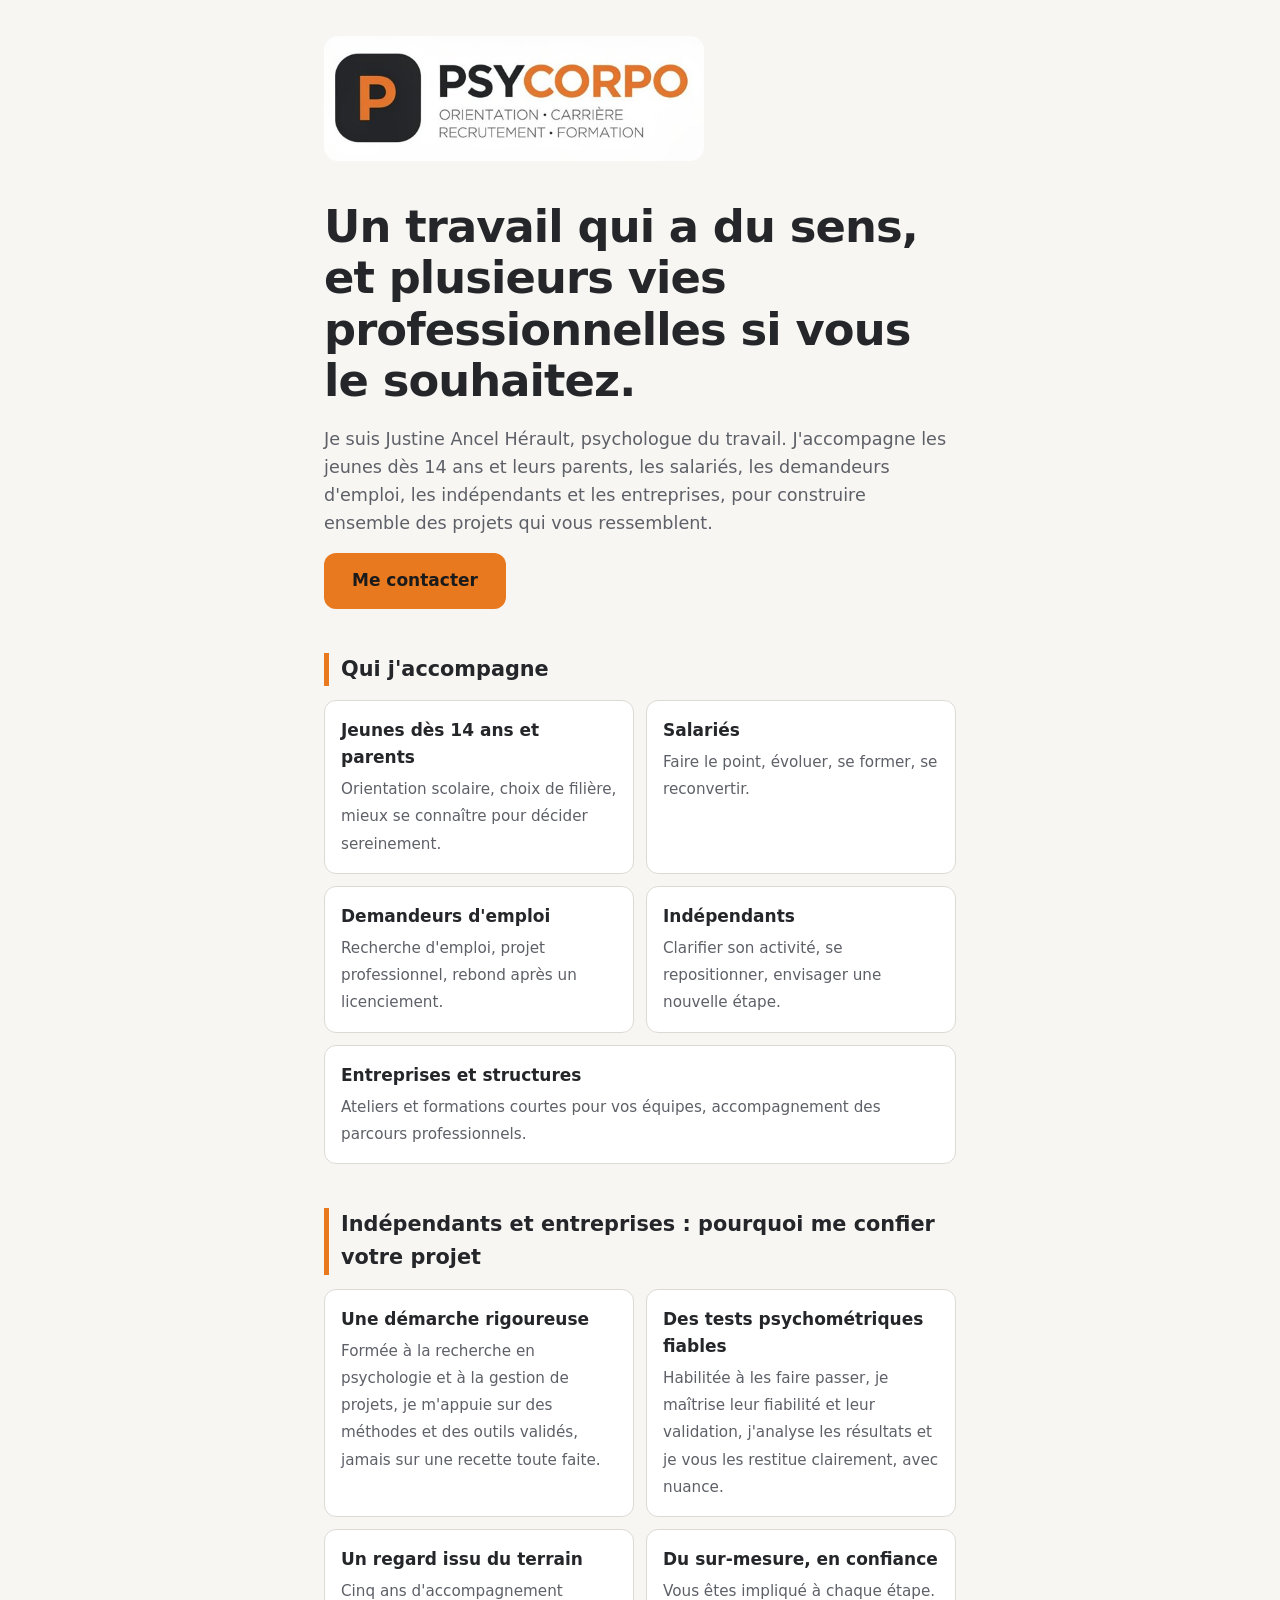
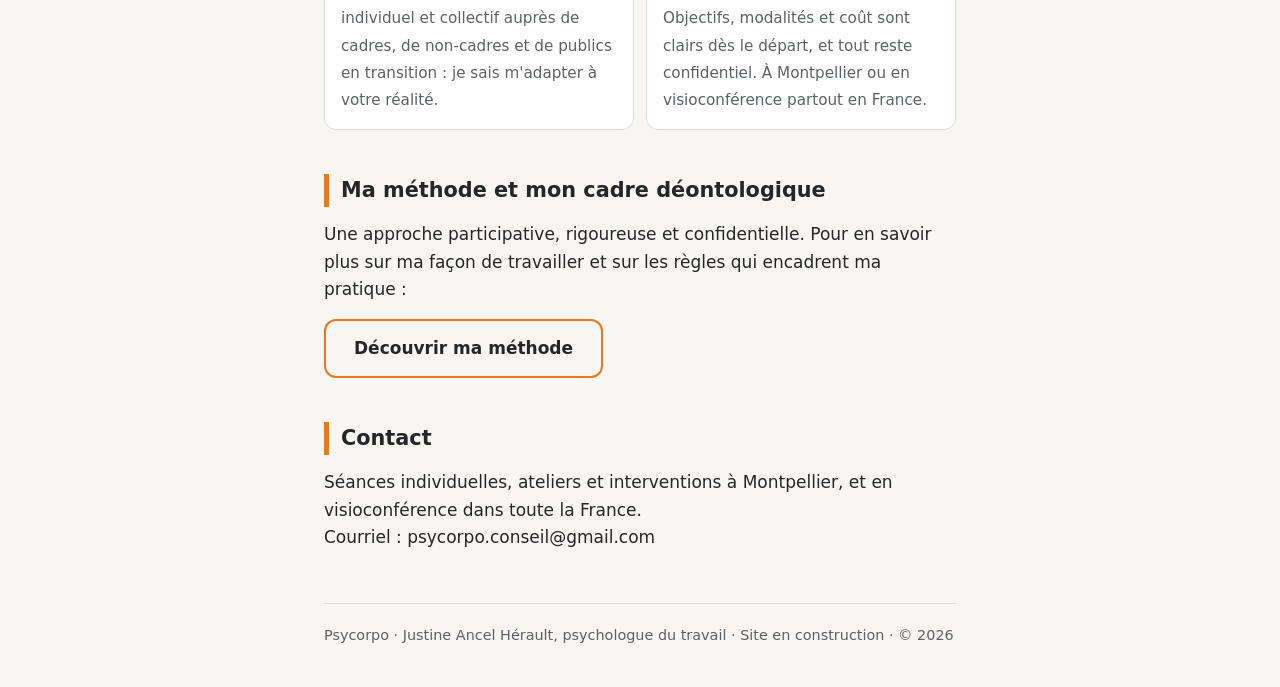
==== index.html @ 2aa9b759 "Add files via upload" ====
<!DOCTYPE html>
<html lang="fr">
<head>
<meta charset="utf-8">
<meta name="viewport" content="width=device-width, initial-scale=1, viewport-fit=cover">
<title>Psycorpo · Psychologue du travail · Orientation, carrière, formation</title>
<meta name="description" content="Justine Ancel Hérault, psychologue du travail : orientation des jeunes dès 14 ans, carrière, recherche d'emploi, reconversion et formation.">
<style>
:root{
  --bg:#F7F6F3; --ink:#25262A; --muted:#5E6068; --orange:#E8791E; --line:#DDDAD4; --card:#fff;
  box-sizing:border-box; padding-top:env(safe-area-inset-top,0px); padding-bottom:env(safe-area-inset-bottom,0px);
}
@media (prefers-color-scheme: dark){
  :root:not([data-theme="light"]){--bg:#1C1D20;--ink:#EDEDEA;--muted:#A3A5AB;--line:#34363B;--card:#26272B}
}
:root[data-theme="dark"]{--bg:#1C1D20;--ink:#EDEDEA;--muted:#A3A5AB;--line:#34363B;--card:#26272B}
html{scroll-padding-top:env(safe-area-inset-top,0px)}
*{box-sizing:border-box}
body{margin:0;background:var(--bg);color:var(--ink);font-family:system-ui,-apple-system,"Segoe UI",Helvetica,Arial,sans-serif;line-height:1.6;font-size:17px}
main{max-width:680px;margin:0 auto;padding:36px 24px 40px}
.logo{display:block;width:min(100%,380px);height:auto;border-radius:14px;margin-bottom:40px}
h1{font-size:clamp(1.9rem,7.5vw,2.8rem);line-height:1.15;font-weight:800;margin:0 0 18px;letter-spacing:-.02em}
h2{font-size:1.3rem;font-weight:700;margin:0 0 14px;padding-left:12px;border-left:5px solid var(--orange)}
p{margin:0 0 16px;max-width:62ch}
.lead{font-size:1.1rem;color:var(--muted)}
section{margin-top:44px}
.grid{display:grid;grid-template-columns:1fr 1fr;gap:12px}
.item{background:var(--card);border:1px solid var(--line);border-radius:12px;padding:16px}
.item strong{display:block;margin-bottom:4px}
.item.wide{grid-column:1/-1}
.item span{color:var(--muted);font-size:.95rem}
.btn{display:inline-block;background:var(--orange);color:#1b1b1b;font-weight:700;padding:14px 28px;border-radius:12px;text-decoration:none}
.btn.alt{background:transparent;color:var(--ink);border:2px solid var(--orange)}
.back{display:inline-block;margin-bottom:24px;color:var(--muted);text-decoration:none}
.back:hover{color:var(--ink)}
.btn:focus-visible,a:focus-visible{outline:3px solid var(--orange);outline-offset:3px}
footer{margin-top:52px;padding-top:20px;border-top:1px solid var(--line);font-size:.9rem;color:var(--muted)}
@media (max-width:480px){.grid{grid-template-columns:1fr}}
</style>
</head>
<body>
<main>
  <img class="logo" src="[data-uri]" alt="Psycorpo, psychologue du travail">
  <h1>Un travail qui a du sens, et plusieurs vies professionnelles si vous le souhaitez.</h1>
  <p class="lead">Je suis Justine Ancel Hérault, psychologue du travail. J'accompagne les jeunes dès 14 ans et leurs parents, les salariés, les demandeurs d'emploi, les indépendants et les entreprises, pour construire ensemble des projets qui vous ressemblent.</p>
  <a class="btn" href="mailto:psycorpo.conseil@gmail.com">Me contacter</a>

  <section>
    <h2>Qui j'accompagne</h2>
    <div class="grid">
      <div class="item"><strong>Jeunes dès 14 ans et parents</strong><span>Orientation scolaire, choix de filière, mieux se connaître pour décider sereinement.</span></div>
      <div class="item"><strong>Salariés</strong><span>Faire le point, évoluer, se former, se reconvertir.</span></div>
      <div class="item"><strong>Demandeurs d'emploi</strong><span>Recherche d'emploi, projet professionnel, rebond après un licenciement.</span></div>
      <div class="item"><strong>Indépendants</strong><span>Clarifier son activité, se repositionner, envisager une nouvelle étape.</span></div>
      <div class="item wide"><strong>Entreprises et structures</strong><span>Ateliers et formations courtes pour vos équipes, accompagnement des parcours professionnels.</span></div>
    </div>
  </section>

  <section>
    <h2>Indépendants et entreprises : pourquoi me confier votre projet</h2>
    <div class="grid">
      <div class="item"><strong>Une démarche rigoureuse</strong><span>Formée à la recherche en psychologie et à la gestion de projets, je m'appuie sur des méthodes et des outils validés, jamais sur une recette toute faite.</span></div>
      <div class="item"><strong>Des tests psychométriques fiables</strong><span>Habilitée à les faire passer, je maîtrise leur fiabilité et leur validation, j'analyse les résultats et je vous les restitue clairement, avec nuance.</span></div>
      <div class="item"><strong>Un regard issu du terrain</strong><span>Cinq ans d'accompagnement individuel et collectif auprès de cadres, de non-cadres et de publics en transition : je sais m'adapter à votre réalité.</span></div>
      <div class="item"><strong>Du sur-mesure, en confiance</strong><span>Vous êtes impliqué à chaque étape. Objectifs, modalités et coût sont clairs dès le départ, et tout reste confidentiel. À Montpellier ou en visioconférence partout en France.</span></div>
    </div>
  </section>

  

  

  <section>
    <h2>Ma méthode et mon cadre déontologique</h2>
    <p>Une approche participative, rigoureuse et confidentielle. Pour en savoir plus sur ma façon de travailler et sur les règles qui encadrent ma pratique :</p>
    <a class="btn alt" href="approche.html">Découvrir ma méthode</a>
  </section>

  <section>
    <h2>Contact</h2>
    <p>Séances individuelles, ateliers et interventions à Montpellier, et en visioconférence dans toute la France.<br>
    Courriel : psycorpo.conseil@gmail.com</p>
  </section>

  <footer>Psycorpo · Justine Ancel Hérault, psychologue du travail · Site en construction · © 2026</footer>
</main>
</body>
</html>
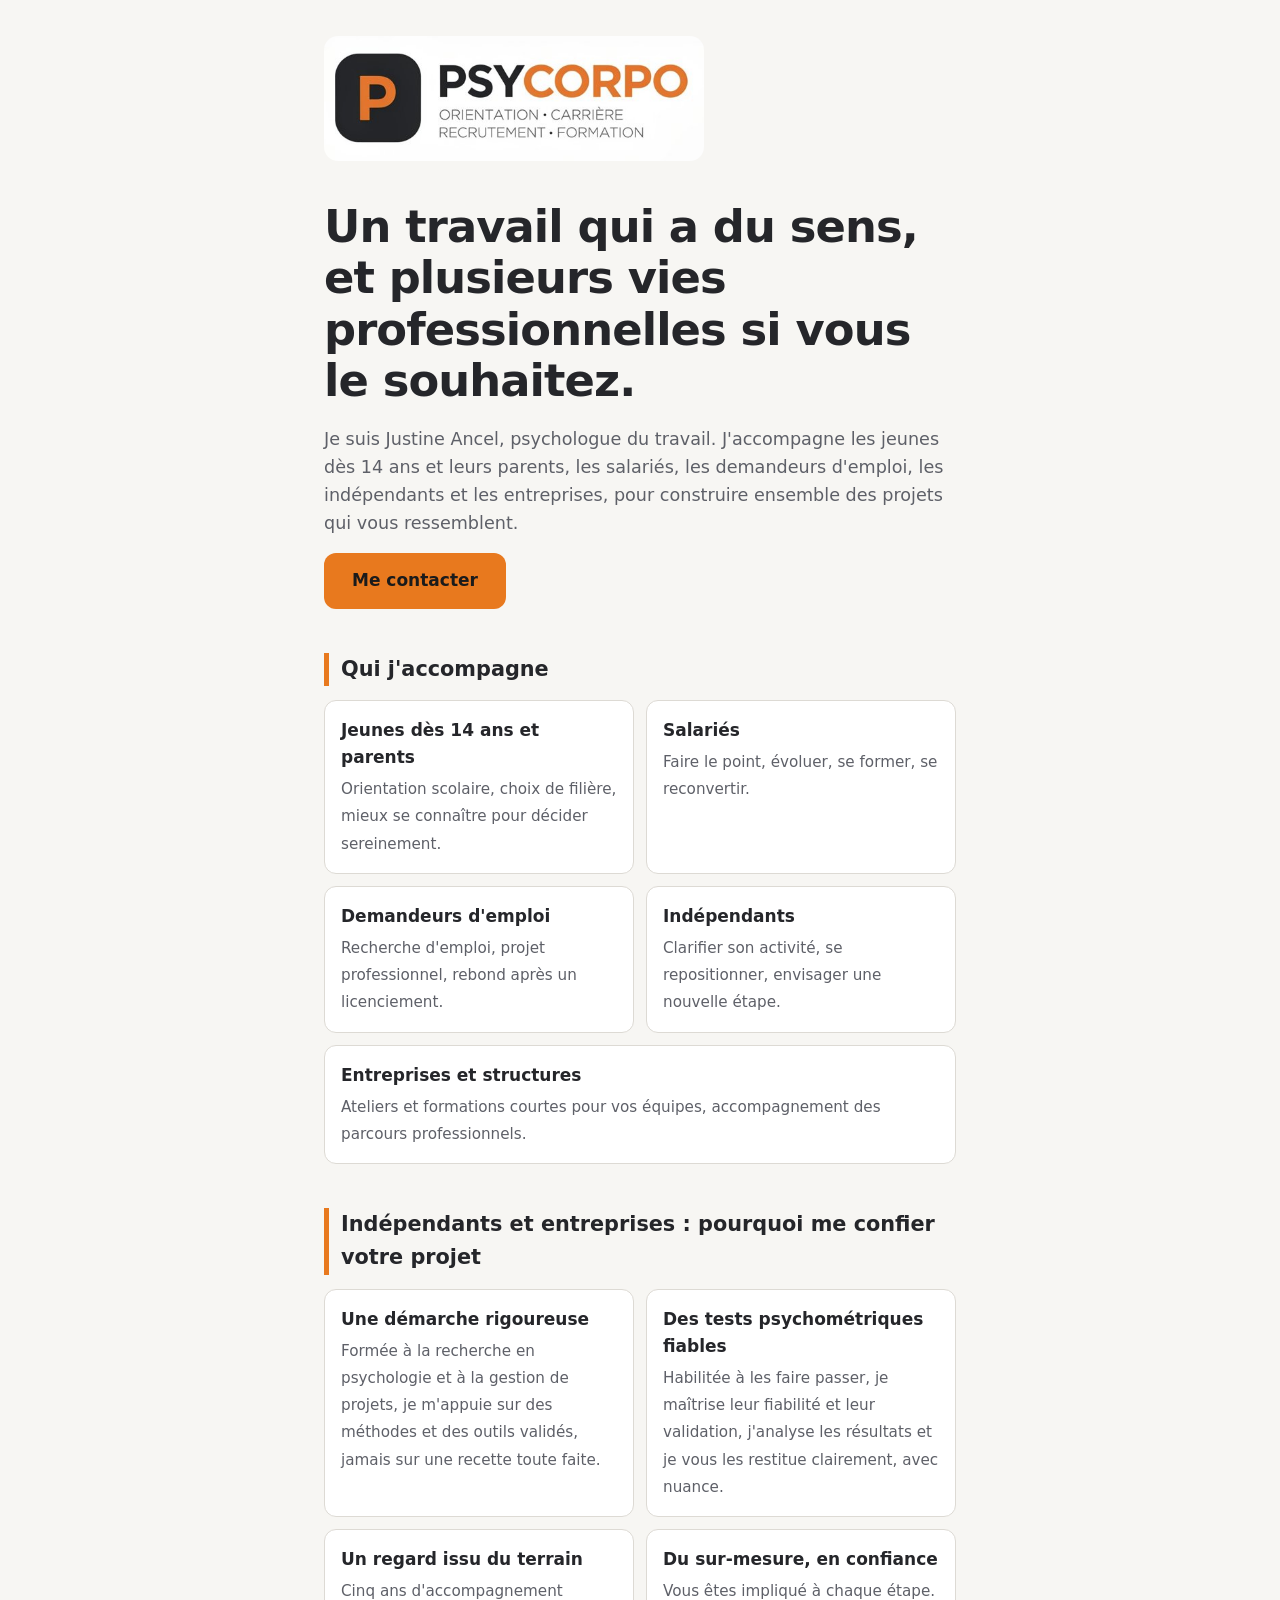
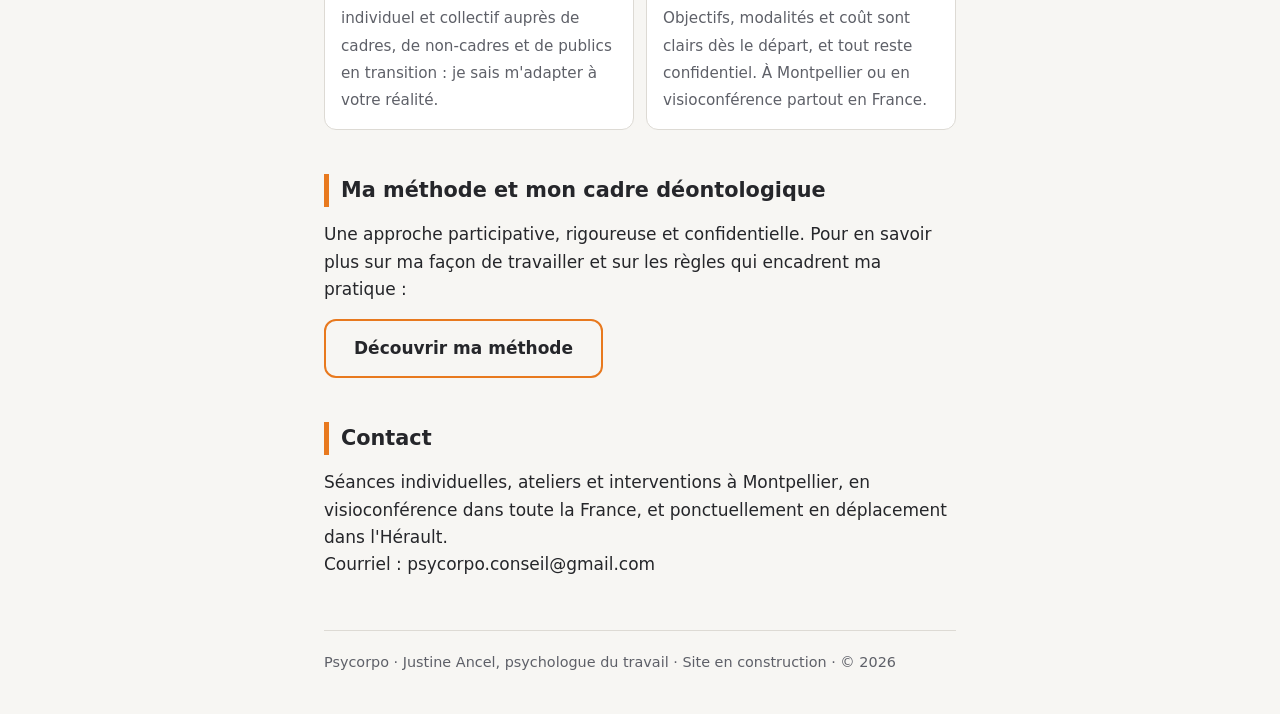
==== commit 2cb949d0: "Retire Hérault du nom, précise les déplacements dans l'Hérault" ====
--- a/index.html
+++ b/index.html
@@ -4,7 +4,7 @@
 <meta charset="utf-8">
 <meta name="viewport" content="width=device-width, initial-scale=1, viewport-fit=cover">
 <title>Psycorpo · Psychologue du travail · Orientation, carrière, formation</title>
-<meta name="description" content="Justine Ancel Hérault, psychologue du travail : orientation des jeunes dès 14 ans, carrière, recherche d'emploi, reconversion et formation.">
+<meta name="description" content="Justine Ancel, psychologue du travail : orientation des jeunes dès 14 ans, carrière, recherche d'emploi, reconversion et formation.">
 <style>
 :root{
   --bg:#F7F6F3; --ink:#25262A; --muted:#5E6068; --orange:#E8791E; --line:#DDDAD4; --card:#fff;
@@ -42,7 +42,7 @@
 <main>
   <img class="logo" src="[data-uri]" alt="Psycorpo, psychologue du travail">
   <h1>Un travail qui a du sens, et plusieurs vies professionnelles si vous le souhaitez.</h1>
-  <p class="lead">Je suis Justine Ancel Hérault, psychologue du travail. J'accompagne les jeunes dès 14 ans et leurs parents, les salariés, les demandeurs d'emploi, les indépendants et les entreprises, pour construire ensemble des projets qui vous ressemblent.</p>
+  <p class="lead">Je suis Justine Ancel, psychologue du travail. J'accompagne les jeunes dès 14 ans et leurs parents, les salariés, les demandeurs d'emploi, les indépendants et les entreprises, pour construire ensemble des projets qui vous ressemblent.</p>
   <a class="btn" href="mailto:psycorpo.conseil@gmail.com">Me contacter</a>
 
   <section>
@@ -78,11 +78,11 @@
 
   <section>
     <h2>Contact</h2>
-    <p>Séances individuelles, ateliers et interventions à Montpellier, et en visioconférence dans toute la France.<br>
+    <p>Séances individuelles, ateliers et interventions à Montpellier, en visioconférence dans toute la France, et ponctuellement en déplacement dans l'Hérault.<br>
     Courriel : psycorpo.conseil@gmail.com</p>
   </section>
 
-  <footer>Psycorpo · Justine Ancel Hérault, psychologue du travail · Site en construction · © 2026</footer>
+  <footer>Psycorpo · Justine Ancel, psychologue du travail · Site en construction · © 2026</footer>
 </main>
 </body>
-</html>+</html>
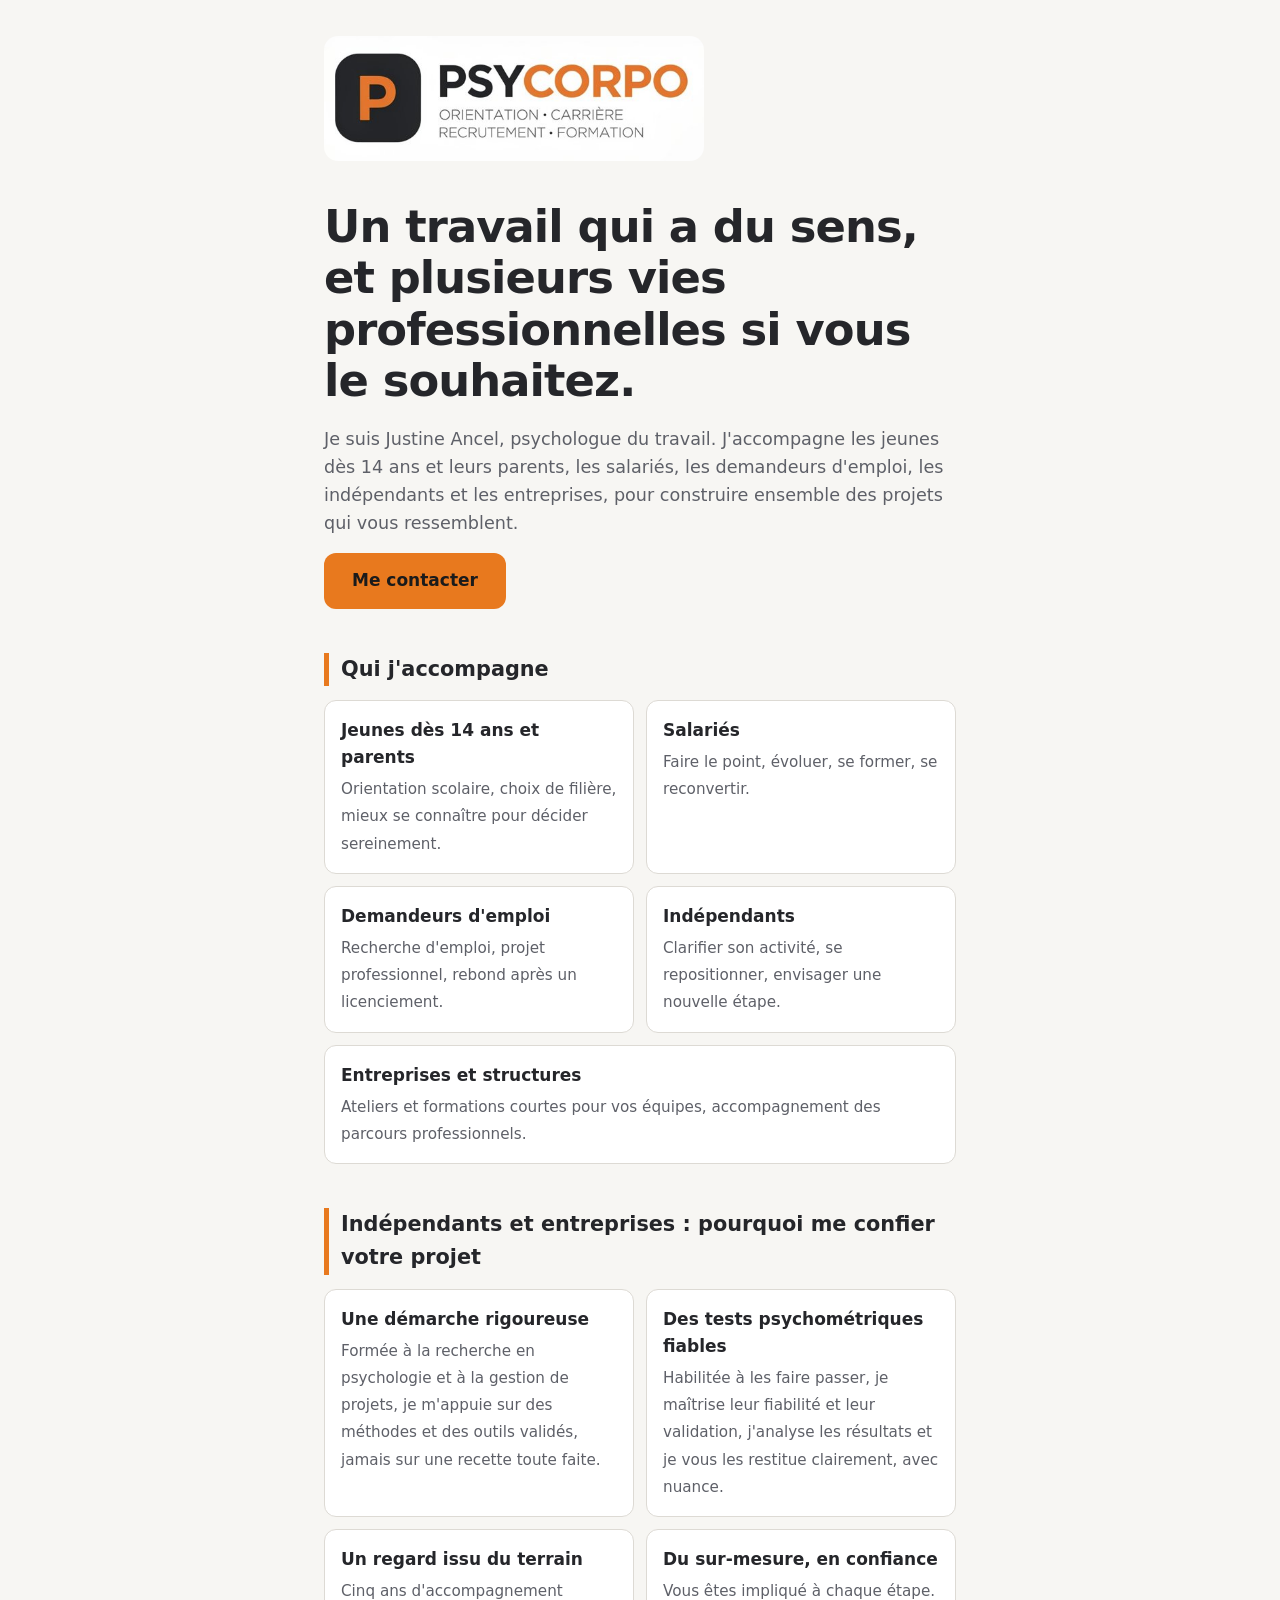
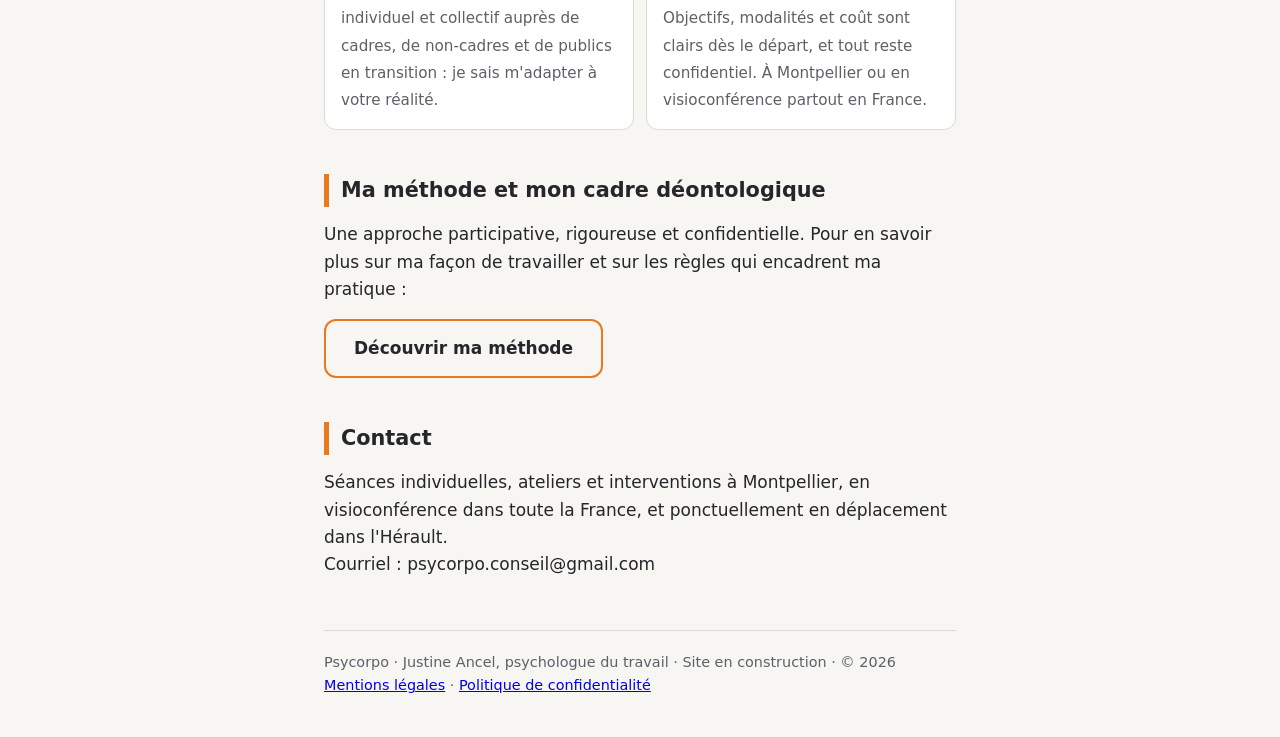
==== commit f9234d9e: "Update index.html" ====
--- a/index.html
+++ b/index.html
@@ -82,7 +82,7 @@
     Courriel : psycorpo.conseil@gmail.com</p>
   </section>
 
-  <footer>Psycorpo · Justine Ancel, psychologue du travail · Site en construction · © 2026</footer>
+  <footer>Psycorpo · Justine Ancel, psychologue du travail · Site en construction · © 2026<br><a href="mentions-legales.html">Mentions légales</a> · <a href="confidentialite.html">Politique de confidentialité</a></footer>
 </main>
 </body>
 </html>
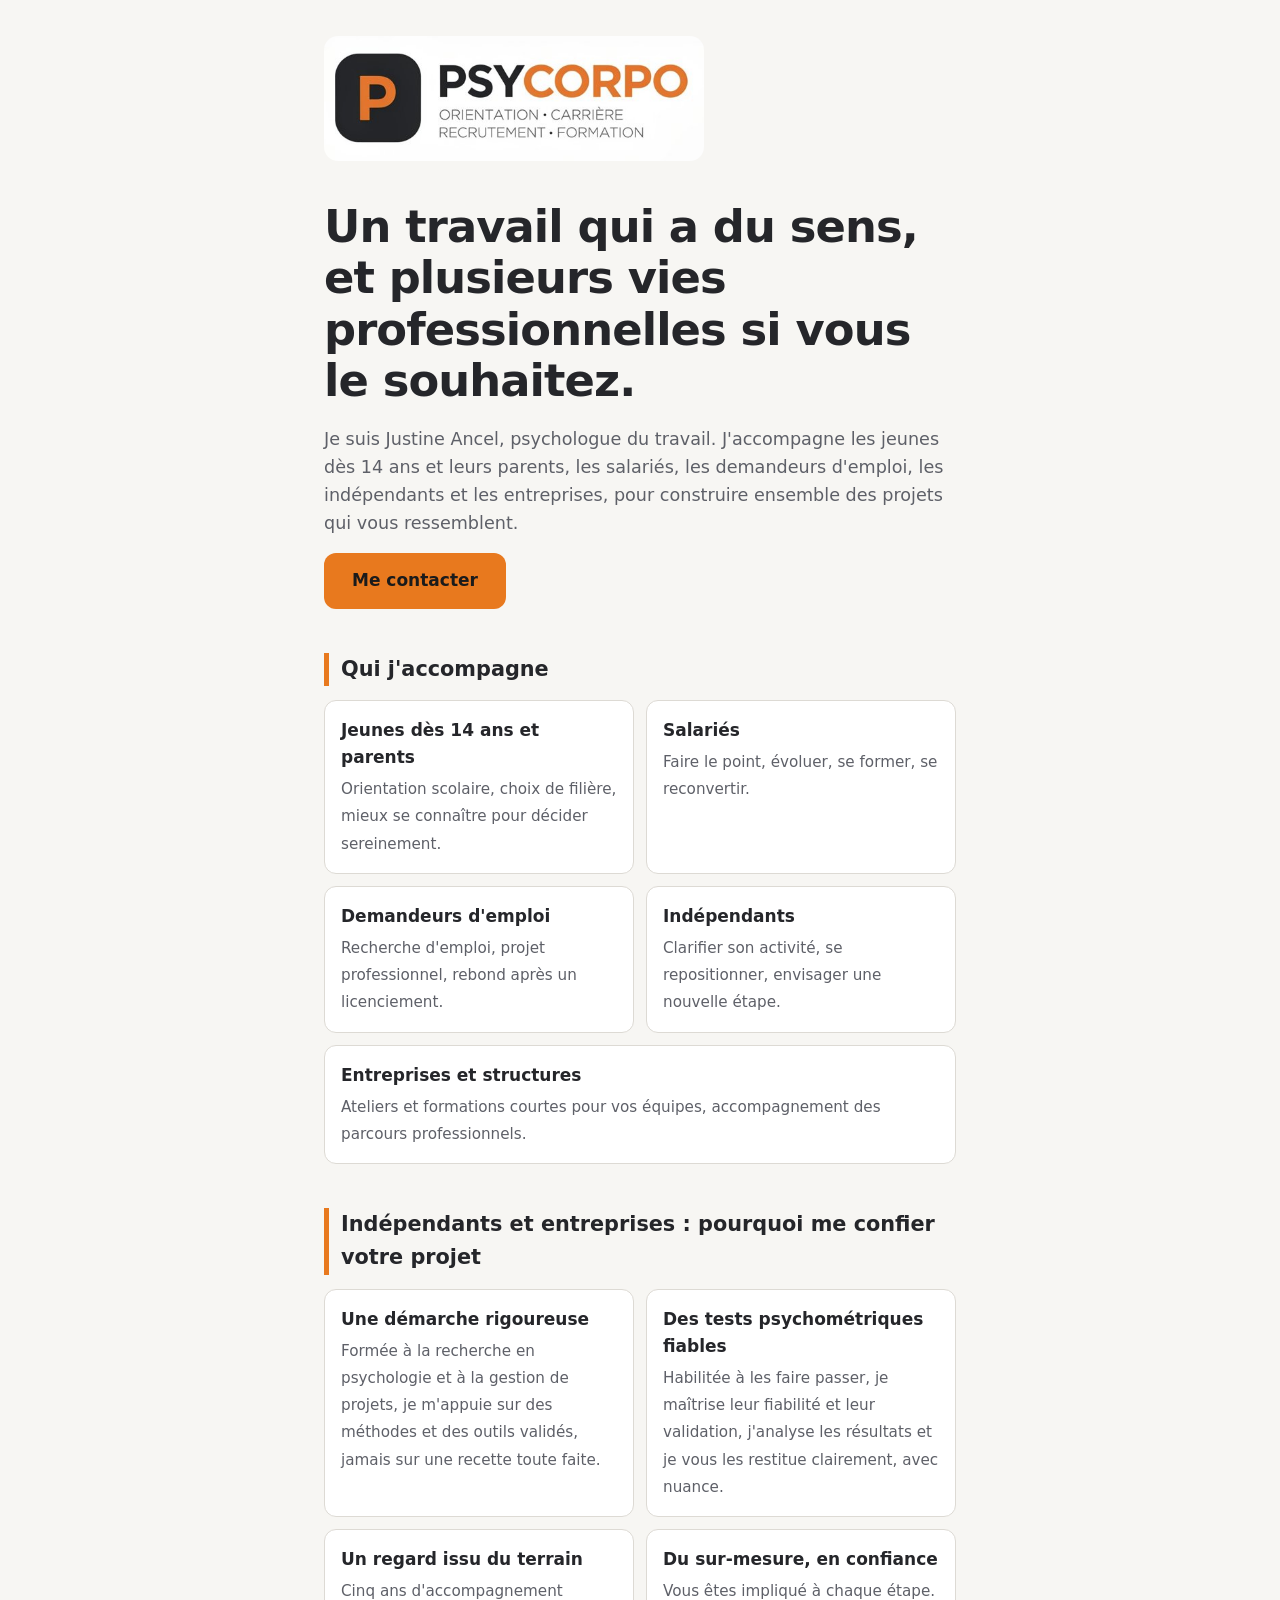
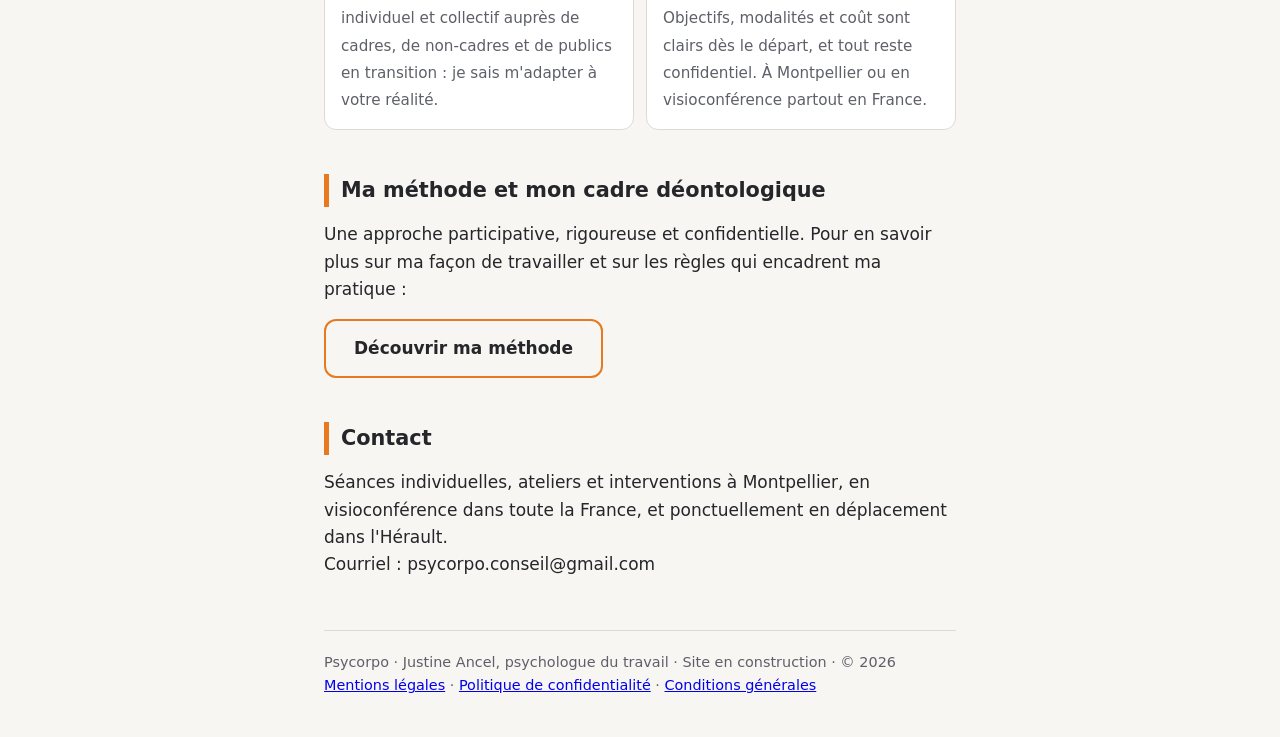
==== commit bef0721a: "Update index.html" ====
--- a/index.html
+++ b/index.html
@@ -82,7 +82,7 @@
     Courriel : psycorpo.conseil@gmail.com</p>
   </section>
 
-  <footer>Psycorpo · Justine Ancel, psychologue du travail · Site en construction · © 2026<br><a href="mentions-legales.html">Mentions légales</a> · <a href="confidentialite.html">Politique de confidentialité</a></footer>
+  <footer>Psycorpo · Justine Ancel, psychologue du travail · Site en construction · © 2026<br><a href="mentions-legales.html">Mentions légales</a> · <a href="confidentialite.html">Politique de confidentialité</a> · <a href="cgv.html">Conditions générales</a></footer>
 </main>
 </body>
 </html>
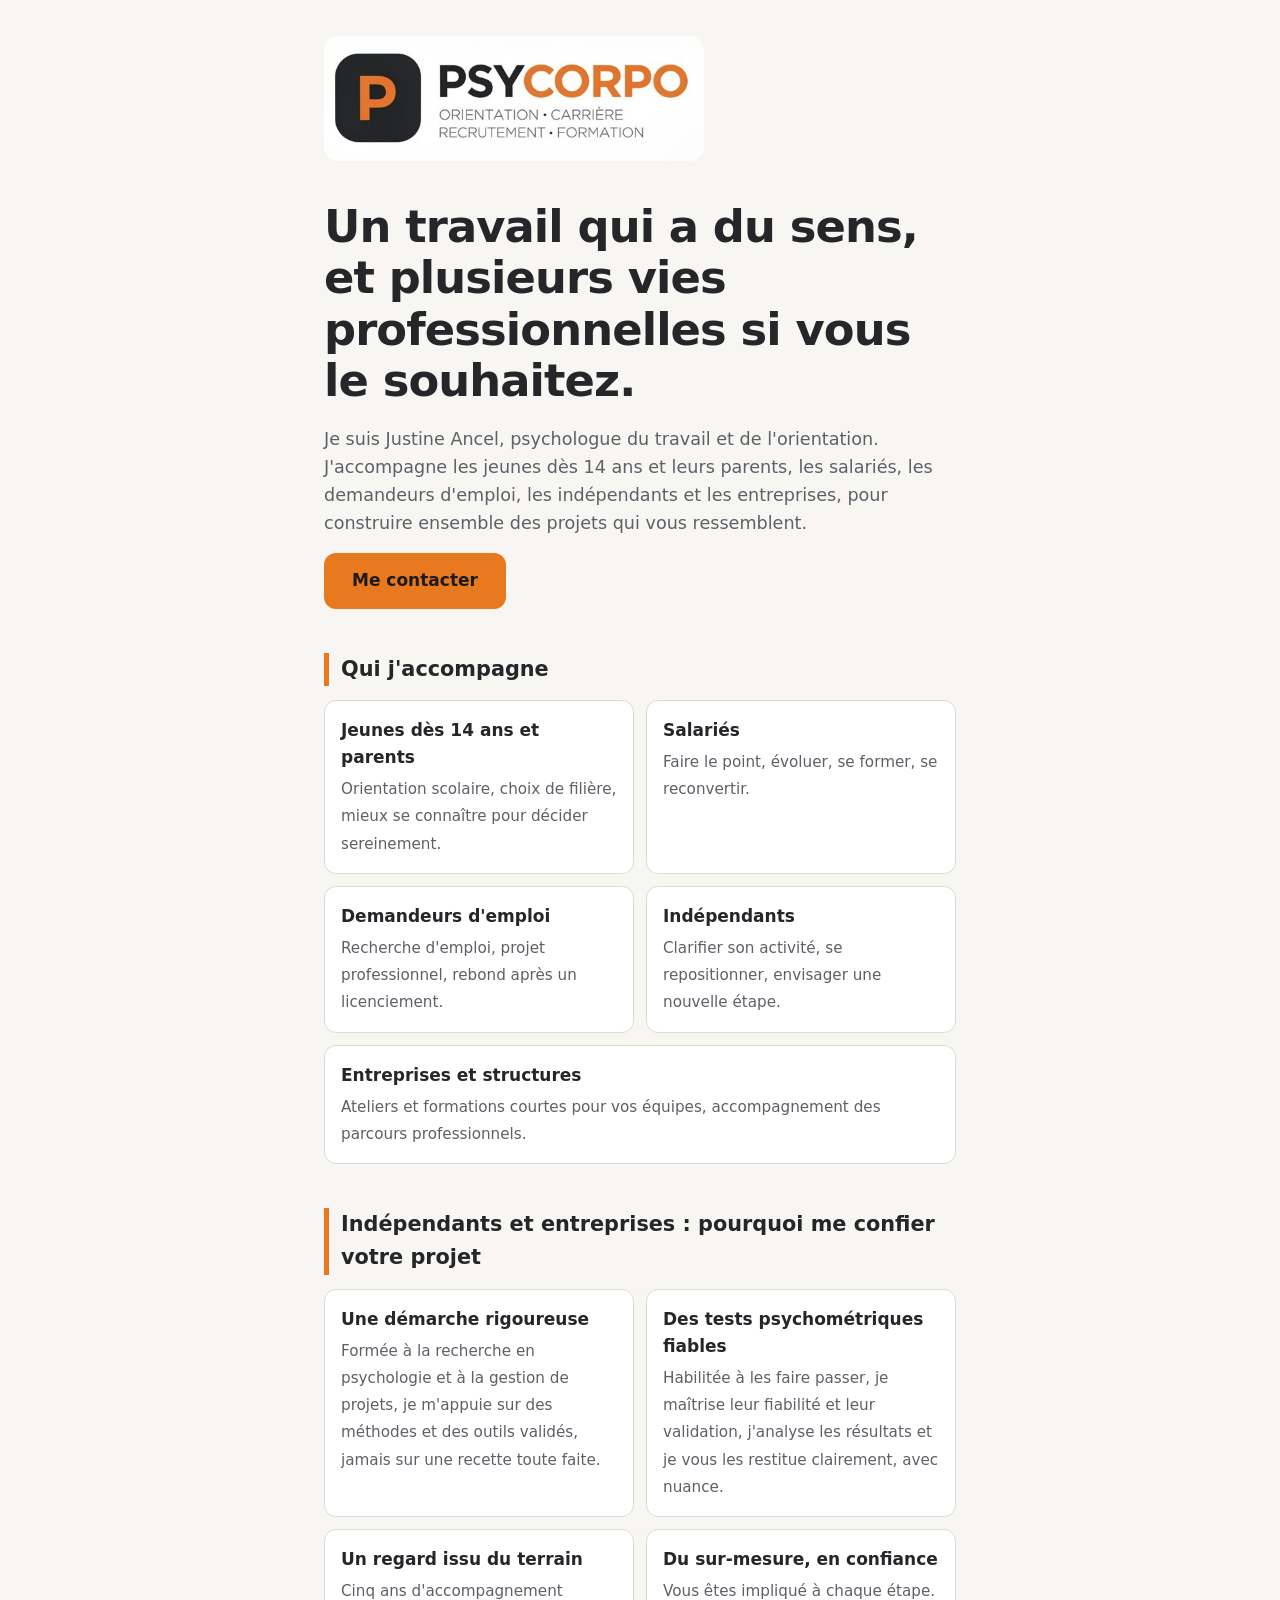
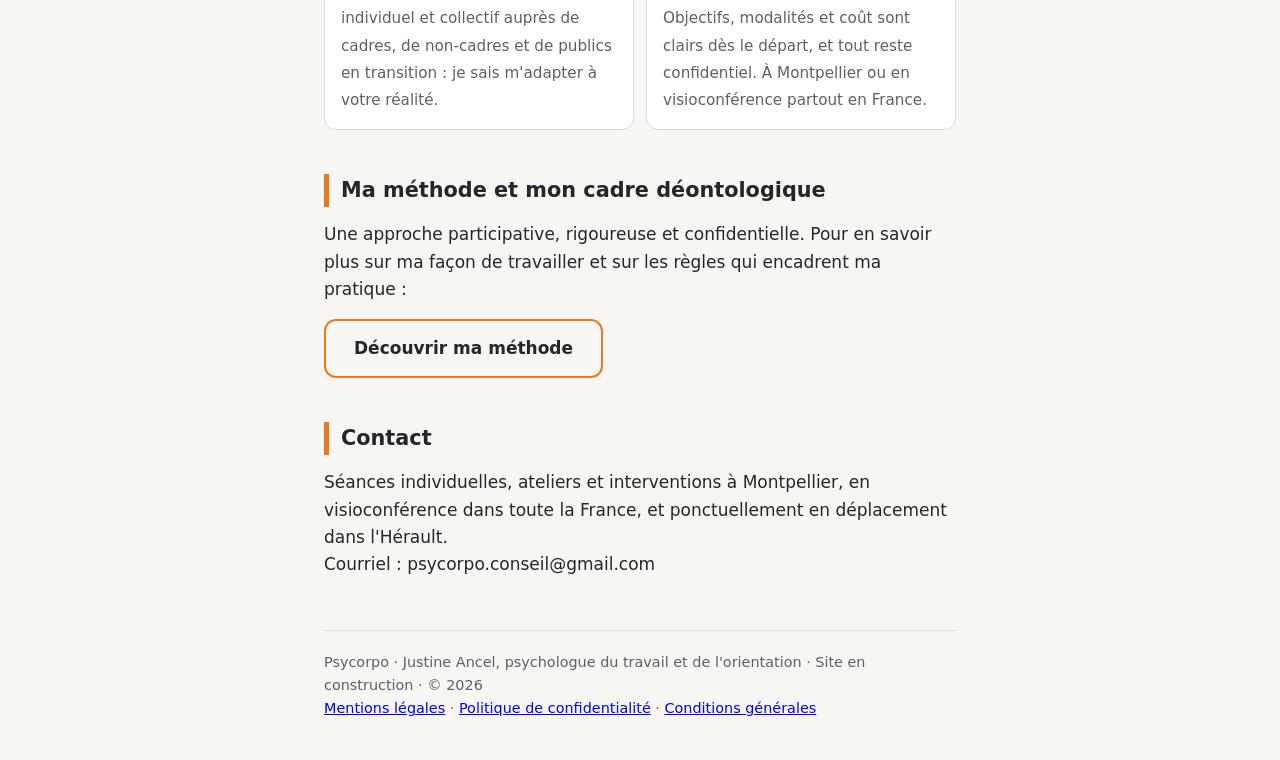
==== commit a8cdef2d: "Titre harmonisé : psychologue du travail et de l'orientation (accueil)" ====
--- a/index.html
+++ b/index.html
@@ -4,7 +4,7 @@
 <meta charset="utf-8">
 <meta name="viewport" content="width=device-width, initial-scale=1, viewport-fit=cover">
 <title>Psycorpo · Psychologue du travail · Orientation, carrière, formation</title>
-<meta name="description" content="Justine Ancel, psychologue du travail : orientation des jeunes dès 14 ans, carrière, recherche d'emploi, reconversion et formation.">
+<meta name="description" content="Justine Ancel, psychologue du travail et de l'orientation : orientation des jeunes dès 14 ans, carrière, recherche d'emploi, reconversion et formation.">
 <style>
 :root{
   --bg:#F7F6F3; --ink:#25262A; --muted:#5E6068; --orange:#E8791E; --line:#DDDAD4; --card:#fff;
@@ -40,9 +40,9 @@
 </head>
 <body>
 <main>
-  <img class="logo" src="[data-uri]" alt="Psycorpo, psychologue du travail">
+  <img class="logo" src="[data-uri]" alt="Psycorpo, psychologue du travail et de l'orientation">
   <h1>Un travail qui a du sens, et plusieurs vies professionnelles si vous le souhaitez.</h1>
-  <p class="lead">Je suis Justine Ancel, psychologue du travail. J'accompagne les jeunes dès 14 ans et leurs parents, les salariés, les demandeurs d'emploi, les indépendants et les entreprises, pour construire ensemble des projets qui vous ressemblent.</p>
+  <p class="lead">Je suis Justine Ancel, psychologue du travail et de l'orientation. J'accompagne les jeunes dès 14 ans et leurs parents, les salariés, les demandeurs d'emploi, les indépendants et les entreprises, pour construire ensemble des projets qui vous ressemblent.</p>
   <a class="btn" href="mailto:psycorpo.conseil@gmail.com">Me contacter</a>
 
   <section>
@@ -82,7 +82,7 @@
     Courriel : psycorpo.conseil@gmail.com</p>
   </section>
 
-  <footer>Psycorpo · Justine Ancel, psychologue du travail · Site en construction · © 2026<br><a href="mentions-legales.html">Mentions légales</a> · <a href="confidentialite.html">Politique de confidentialité</a> · <a href="cgv.html">Conditions générales</a></footer>
+  <footer>Psycorpo · Justine Ancel, psychologue du travail et de l'orientation · Site en construction · © 2026<br><a href="mentions-legales.html">Mentions légales</a> · <a href="confidentialite.html">Politique de confidentialité</a> · <a href="cgv.html">Conditions générales</a></footer>
 </main>
 </body>
 </html>
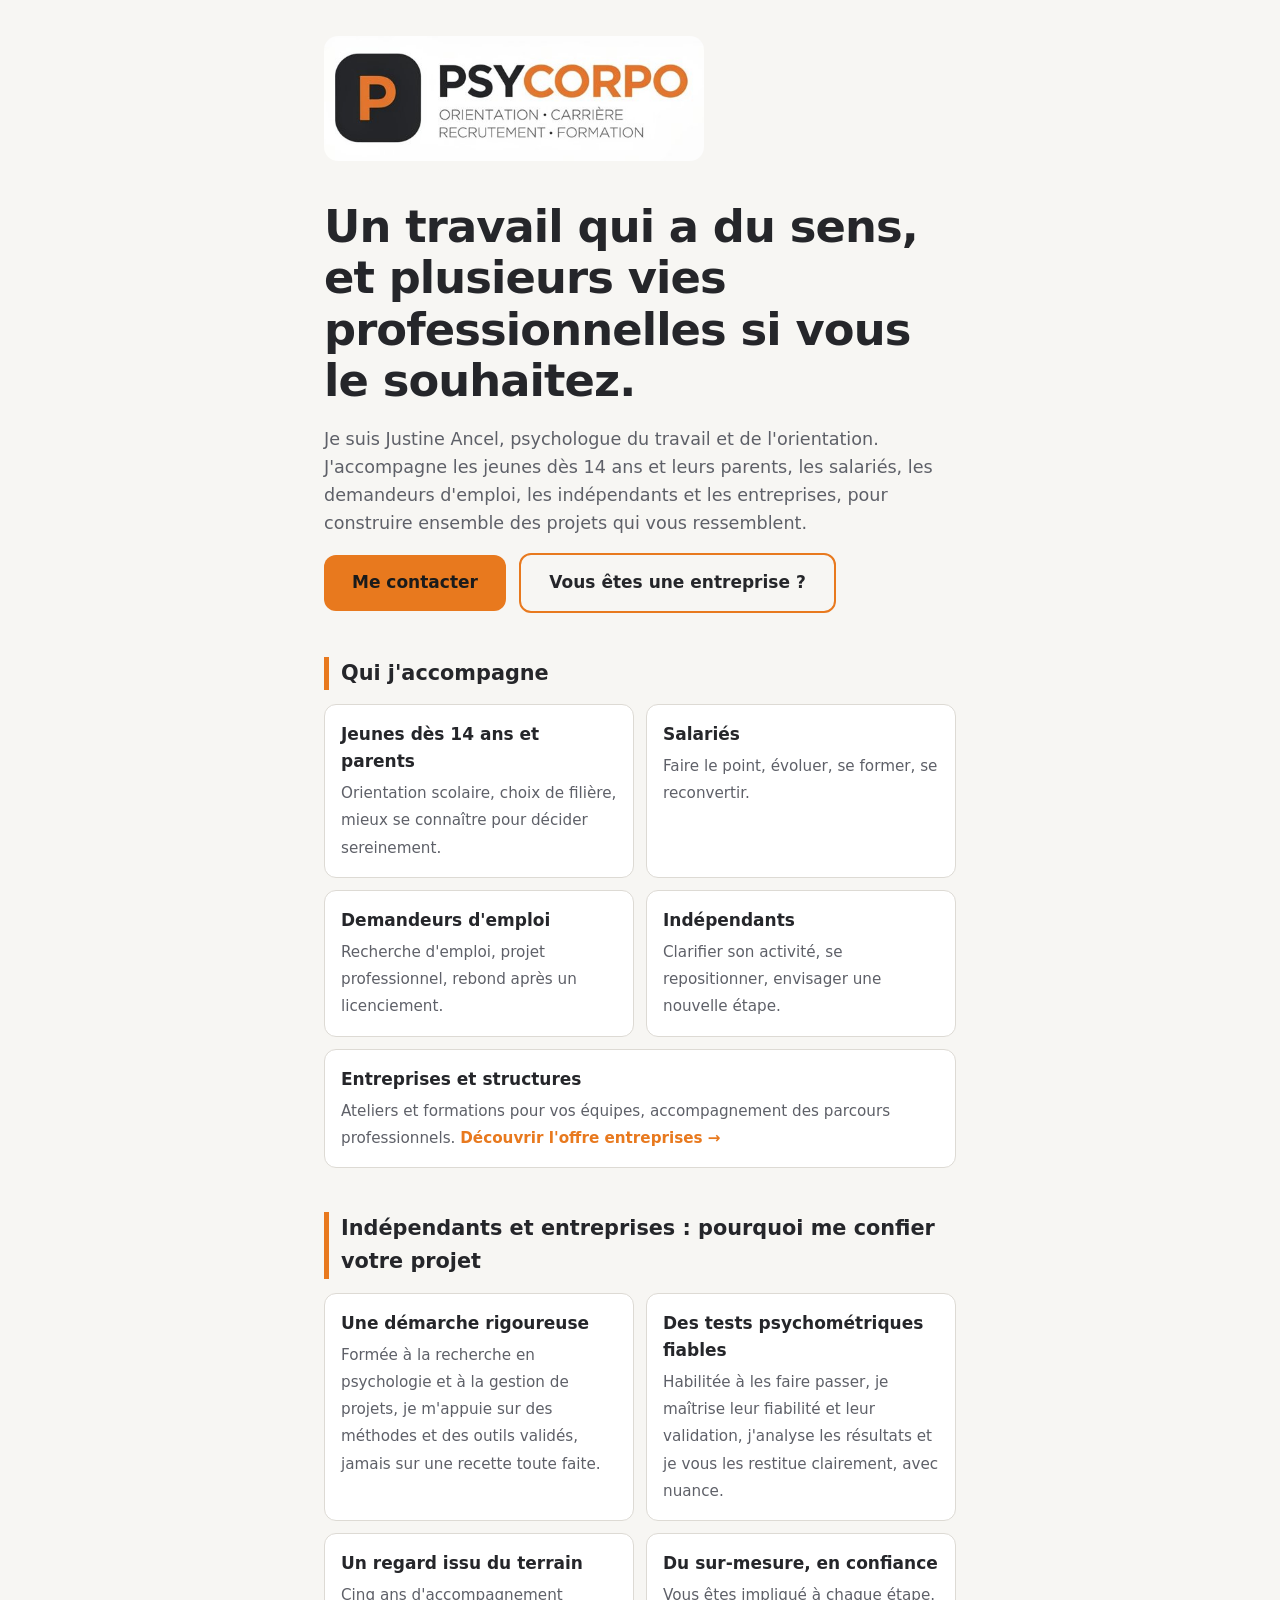
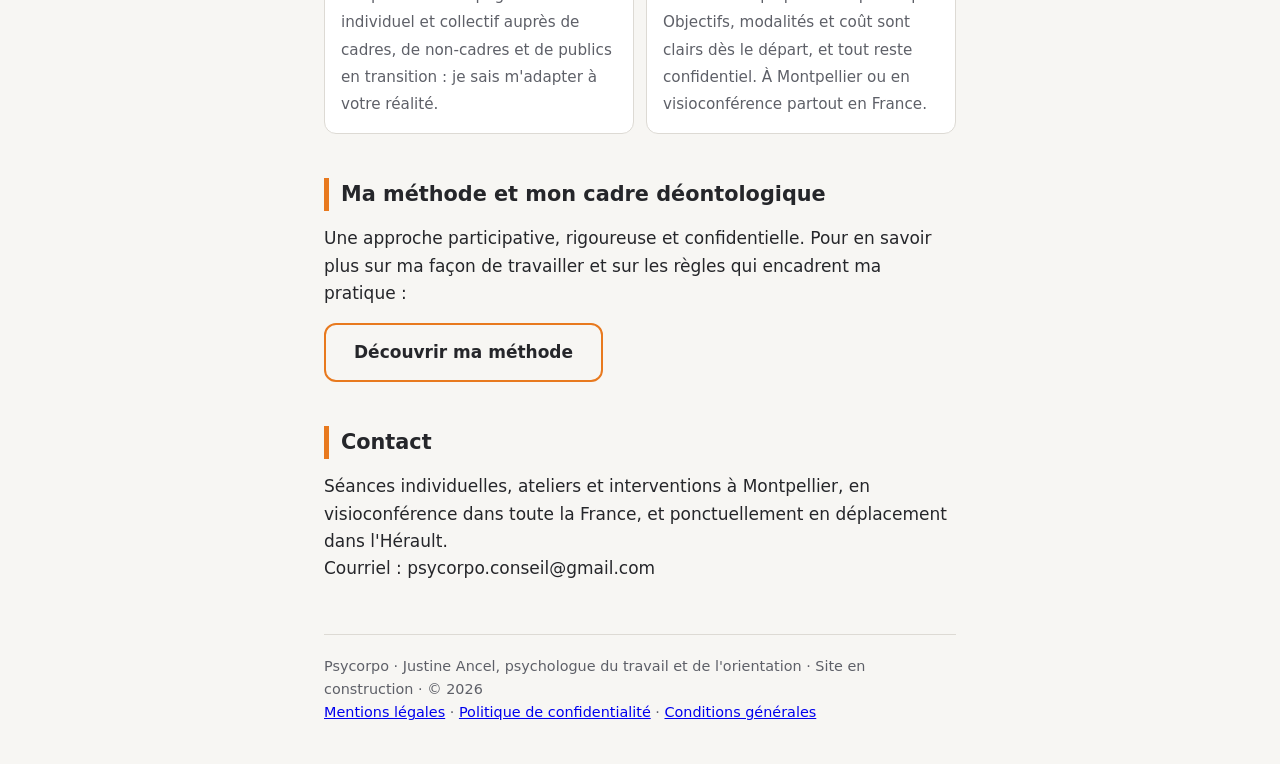
==== commit 421bd299: "Accueil : liens vers la page Entreprises" ====
--- a/index.html
+++ b/index.html
@@ -44,6 +44,7 @@
   <h1>Un travail qui a du sens, et plusieurs vies professionnelles si vous le souhaitez.</h1>
   <p class="lead">Je suis Justine Ancel, psychologue du travail et de l'orientation. J'accompagne les jeunes dès 14 ans et leurs parents, les salariés, les demandeurs d'emploi, les indépendants et les entreprises, pour construire ensemble des projets qui vous ressemblent.</p>
   <a class="btn" href="mailto:psycorpo.conseil@gmail.com">Me contacter</a>
+  <a class="btn alt" href="/entreprises/" style="margin-left:8px">Vous êtes une entreprise ?</a>
 
   <section>
     <h2>Qui j'accompagne</h2>
@@ -52,7 +53,7 @@
       <div class="item"><strong>Salariés</strong><span>Faire le point, évoluer, se former, se reconvertir.</span></div>
       <div class="item"><strong>Demandeurs d'emploi</strong><span>Recherche d'emploi, projet professionnel, rebond après un licenciement.</span></div>
       <div class="item"><strong>Indépendants</strong><span>Clarifier son activité, se repositionner, envisager une nouvelle étape.</span></div>
-      <div class="item wide"><strong>Entreprises et structures</strong><span>Ateliers et formations courtes pour vos équipes, accompagnement des parcours professionnels.</span></div>
+      <a class="item wide" href="/entreprises/" style="text-decoration:none;color:inherit;display:block"><strong>Entreprises et structures</strong><span>Ateliers et formations pour vos équipes, accompagnement des parcours professionnels. <b style="color:var(--orange)">Découvrir l'offre entreprises →</b></span></a>
     </div>
   </section>
 
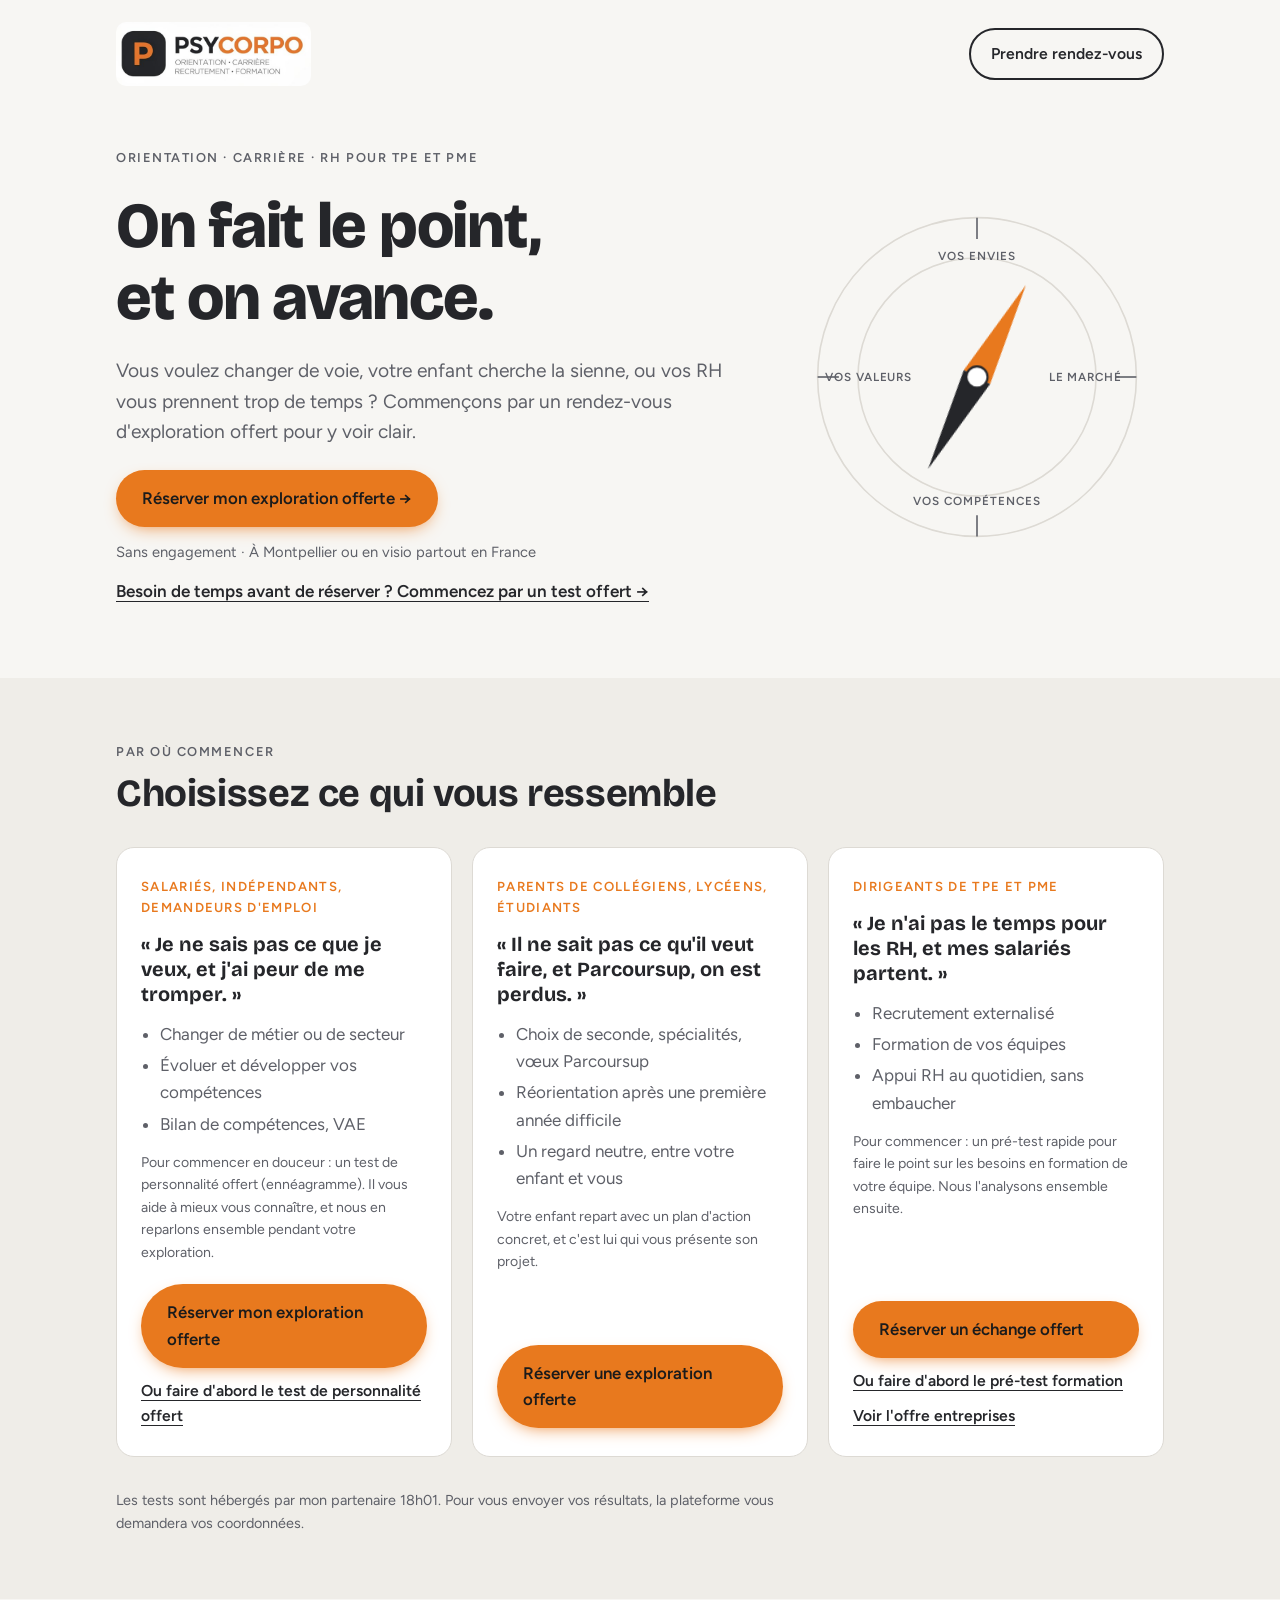
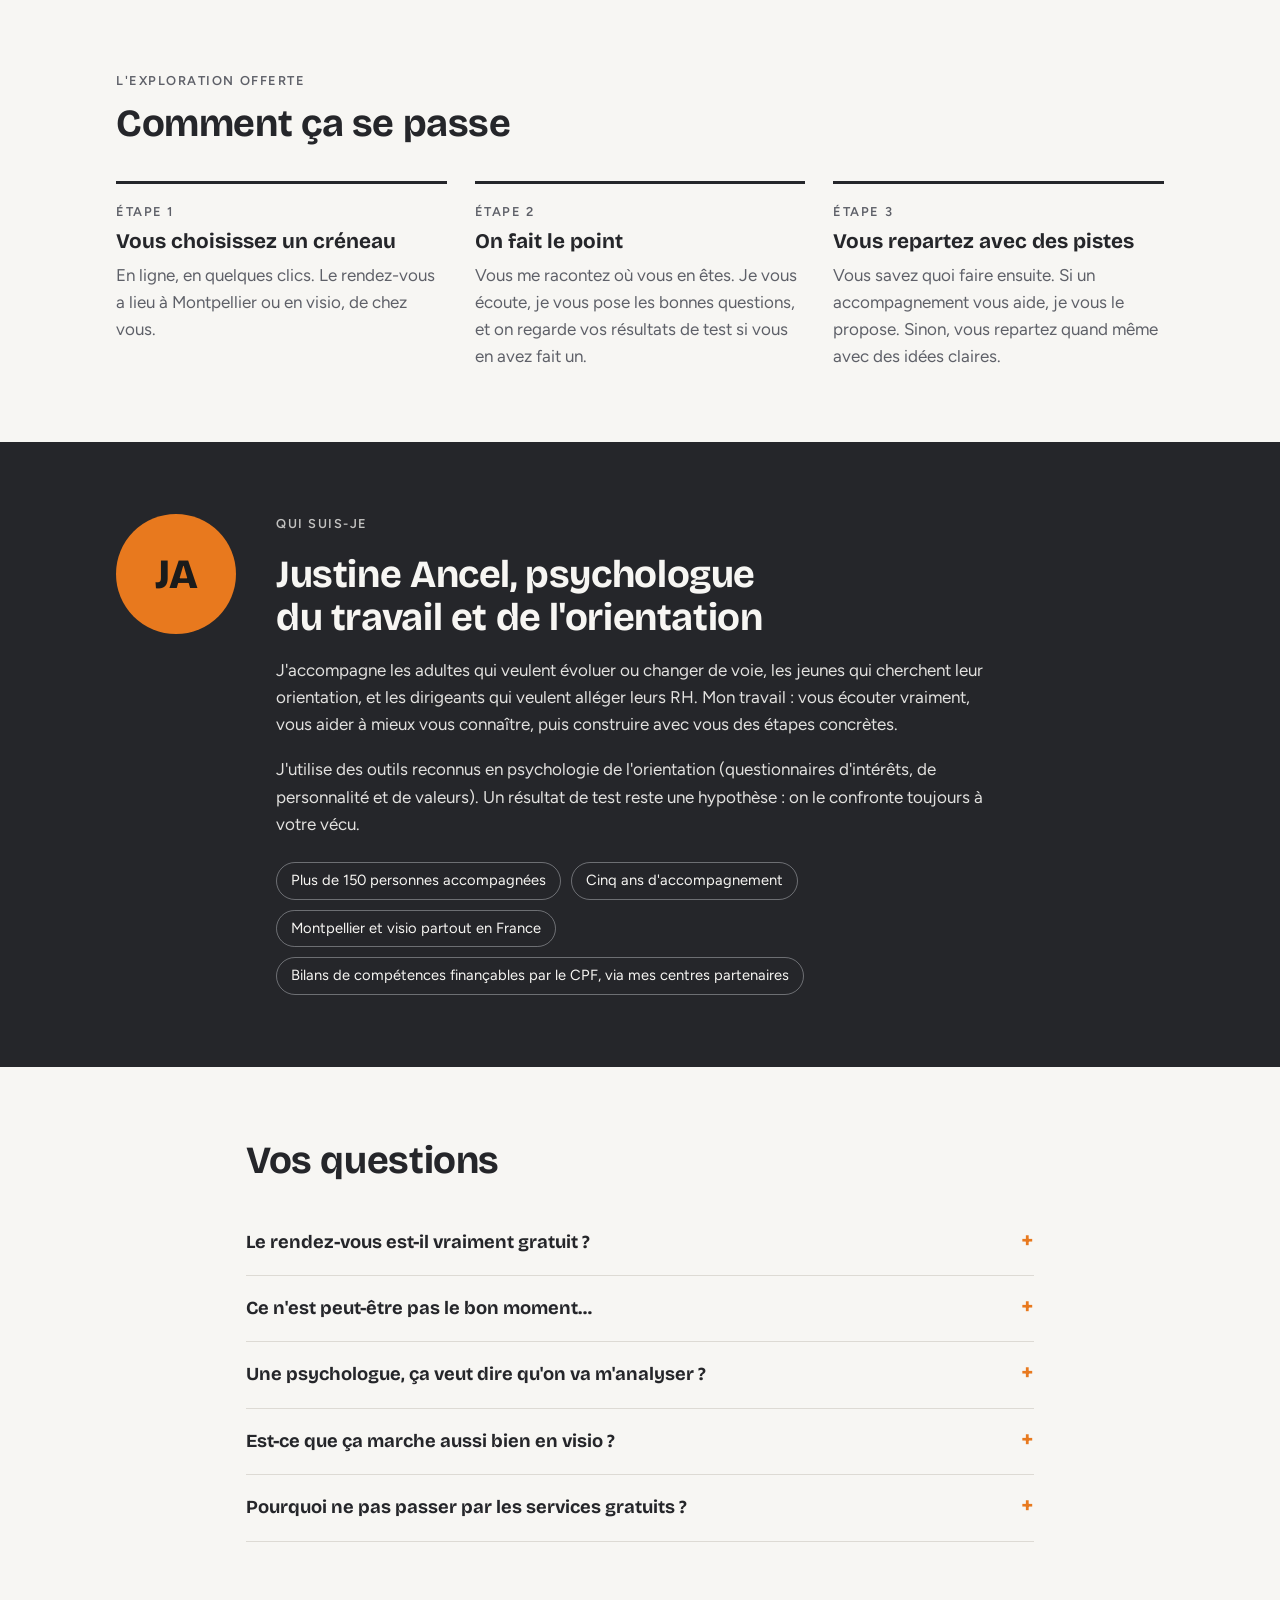
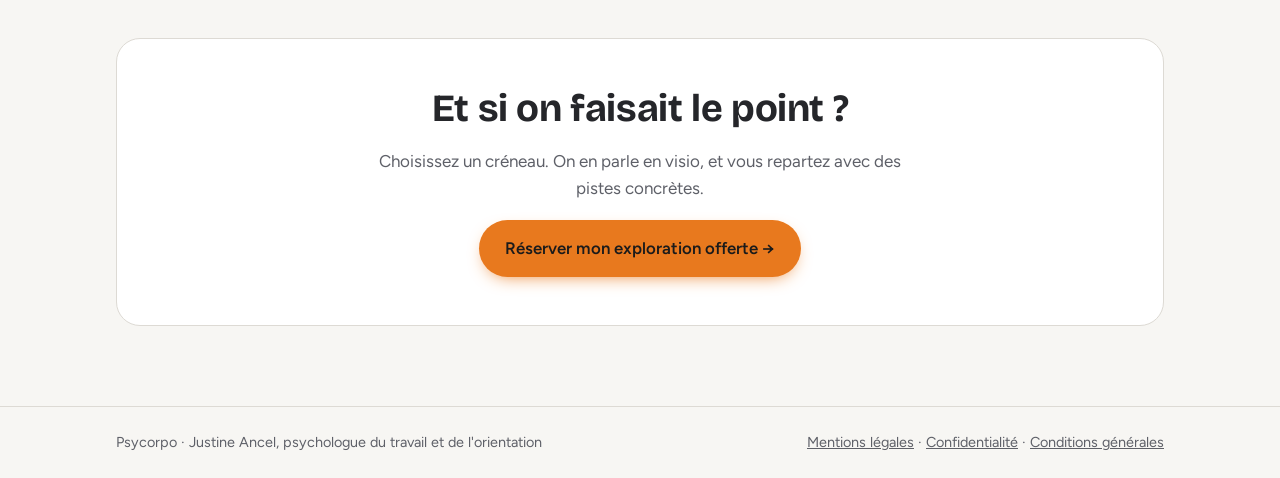
==== commit 717d3c61: "Accueil : la page d'accueil reprend la page Exploration (nouveau design)" ====
--- a/index.html
+++ b/index.html
@@ -1,89 +1,340 @@
-<!DOCTYPE html>
+<!doctype html>
 <html lang="fr">
 <head>
 <meta charset="utf-8">
 <meta name="viewport" content="width=device-width, initial-scale=1, viewport-fit=cover">
-<title>Psycorpo · Psychologue du travail · Orientation, carrière, formation</title>
-<meta name="description" content="Justine Ancel, psychologue du travail et de l'orientation : orientation des jeunes dès 14 ans, carrière, recherche d'emploi, reconversion et formation.">
+<meta name="description" content="Faisons le point : un rendez-vous d'exploration offert avec Justine Ancel, psychologue du travail et de l'orientation, pour les adultes, les parents et les dirigeants de TPE et PME. À Montpellier ou en visio partout en France.">
+<style>:root{padding-top:env(safe-area-inset-top,0px);padding-bottom:env(safe-area-inset-bottom,0px)}body{margin:0}img{max-width:100%}[hidden]{display:none!important}.hero-cta a.soft { flex-basis: 100%; font-weight: 600; color: var(--ink); text-underline-offset: 4px; }
+</style><title>Exploration offerte · Psycorpo · Justine Ancel, psychologue du travail et de l'orientation</title>
+<meta name="claude:viewport-fit-sides" content="cover">
+<link rel="preconnect" href="https://fonts.googleapis.com">
+<link rel="preconnect" href="https://fonts.gstatic.com" crossorigin>
+<link rel="stylesheet" href="https://fonts.googleapis.com/css2?family=Bricolage+Grotesque:opsz,wght@12..96,500;12..96,700;12..96,800&family=Figtree:wght@400;500;600&display=swap">
 <style>
-:root{
-  --bg:#F7F6F3; --ink:#25262A; --muted:#5E6068; --orange:#E8791E; --line:#DDDAD4; --card:#fff;
-  box-sizing:border-box; padding-top:env(safe-area-inset-top,0px); padding-bottom:env(safe-area-inset-bottom,0px);
-}
-@media (prefers-color-scheme: dark){
-  :root:not([data-theme="light"]){--bg:#1C1D20;--ink:#EDEDEA;--muted:#A3A5AB;--line:#34363B;--card:#26272B}
-}
-:root[data-theme="dark"]{--bg:#1C1D20;--ink:#EDEDEA;--muted:#A3A5AB;--line:#34363B;--card:#26272B}
-html{scroll-padding-top:env(safe-area-inset-top,0px)}
-*{box-sizing:border-box}
-body{margin:0;background:var(--bg);color:var(--ink);font-family:system-ui,-apple-system,"Segoe UI",Helvetica,Arial,sans-serif;line-height:1.6;font-size:17px}
-main{max-width:680px;margin:0 auto;padding:36px 24px 40px}
-.logo{display:block;width:min(100%,380px);height:auto;border-radius:14px;margin-bottom:40px}
-h1{font-size:clamp(1.9rem,7.5vw,2.8rem);line-height:1.15;font-weight:800;margin:0 0 18px;letter-spacing:-.02em}
-h2{font-size:1.3rem;font-weight:700;margin:0 0 14px;padding-left:12px;border-left:5px solid var(--orange)}
-p{margin:0 0 16px;max-width:62ch}
-.lead{font-size:1.1rem;color:var(--muted)}
-section{margin-top:44px}
-.grid{display:grid;grid-template-columns:1fr 1fr;gap:12px}
-.item{background:var(--card);border:1px solid var(--line);border-radius:12px;padding:16px}
-.item strong{display:block;margin-bottom:4px}
-.item.wide{grid-column:1/-1}
-.item span{color:var(--muted);font-size:.95rem}
-.btn{display:inline-block;background:var(--orange);color:#1b1b1b;font-weight:700;padding:14px 28px;border-radius:12px;text-decoration:none}
-.btn.alt{background:transparent;color:var(--ink);border:2px solid var(--orange)}
-.back{display:inline-block;margin-bottom:24px;color:var(--muted);text-decoration:none}
-.back:hover{color:var(--ink)}
-.btn:focus-visible,a:focus-visible{outline:3px solid var(--orange);outline-offset:3px}
-footer{margin-top:52px;padding-top:20px;border-top:1px solid var(--line);font-size:.9rem;color:var(--muted)}
-@media (max-width:480px){.grid{grid-template-columns:1fr}}
+/* Layout : une page d'accueil courte, en bandes ; le motif de la boussole relie « faire le point » (au sens de la navigation) au rendez-vous offert. */
+:root {
+  --bg: #F7F6F3;
+  --surface: #FFFFFF;
+  --ink: #25262A;
+  --muted: #5E6068;
+  --line: #DDDAD4;
+  --accent: #E8791E;
+  --accent-ink: #1B1B1B;
+  --deep: #25262A;
+  --deep-ink: #F7F6F3;
+  --soft: #EFEDE8;
+  --font-display: "Bricolage Grotesque", "Segoe UI", system-ui, sans-serif;
+  --font-body: "Figtree", "Segoe UI", system-ui, sans-serif;
+}
+@media (prefers-color-scheme: dark) {
+  :root:not([data-theme="light"]) {
+    --bg: #1C1D20; --surface: #26272B; --ink: #EDEDEA; --muted: #A3A5AB; --line: #34363B; --accent: #F08A33; --accent-ink: #1B1B1B; --deep: #121315; --deep-ink: #EDEDEA; --soft: #232427;
+    color-scheme: dark;
+  }
+}
+:root[data-theme="dark"] {
+  --bg: #1C1D20; --surface: #26272B; --ink: #EDEDEA; --muted: #A3A5AB; --line: #34363B; --accent: #F08A33; --accent-ink: #1B1B1B; --deep: #121315; --deep-ink: #EDEDEA; --soft: #232427;
+  color-scheme: dark;
+}
+
+* { box-sizing: border-box; }
+body {
+  background: var(--bg); color: var(--ink);
+  font-family: var(--font-body); font-size: 1.0625rem; line-height: 1.6;
+}
+.wrap {
+  max-width: 1080px; margin: 0 auto;
+  padding-left: max(16px, env(safe-area-inset-left, 0px));
+  padding-right: max(16px, env(safe-area-inset-right, 0px));
+}
+h1, h2, h3 { font-family: var(--font-display); line-height: 1.12; text-wrap: balance; margin: 0; }
+h1 { font-size: clamp(2.4rem, 6vw, 4rem); font-weight: 800; letter-spacing: -0.02em; }
+h2 { font-size: clamp(1.7rem, 3.6vw, 2.4rem); font-weight: 700; letter-spacing: -0.01em; }
+h3 { font-size: 1.3rem; font-weight: 700; }
+p { margin: 0; }
+a { color: inherit; }
+a:focus-visible, summary:focus-visible { outline: 3px solid var(--accent); outline-offset: 3px; border-radius: 6px; }
+.eyebrow { font-size: 0.8rem; font-weight: 600; letter-spacing: 0.12em; text-transform: uppercase; color: var(--muted); }
+
+.btn {
+  display: inline-flex; align-items: center; gap: 10px;
+  font-family: var(--font-body); font-weight: 600; font-size: 1.05rem;
+  text-decoration: none; border-radius: 999px; padding: 15px 26px;
+  transition: transform .15s ease, box-shadow .15s ease;
+}
+.btn-main { background: var(--accent); color: var(--accent-ink); box-shadow: 0 6px 18px -8px var(--accent); }
+.btn-main:hover { transform: translateY(-2px); box-shadow: 0 10px 22px -8px var(--accent); }
+.btn-line { border: 2px solid var(--ink); color: var(--ink); padding: 11px 20px; font-size: 0.98rem; }
+.btn-line:hover { background: var(--ink); color: var(--bg); }
+
+/* En-tête */
+header .wrap { display: flex; justify-content: space-between; align-items: center; gap: 16px; padding-block: 22px; flex-wrap: wrap; }
+.brand { font-family: var(--font-display); font-weight: 800; font-size: 1.45rem; letter-spacing: -0.01em; text-decoration: none; }
+.brand img { display: block; height: 64px; width: auto; border-radius: 10px; }
+.brand small { display: block; font-family: var(--font-body); font-weight: 500; font-size: 0.82rem; color: var(--muted); letter-spacing: 0; }
+
+/* Hero */
+.hero .wrap { display: grid; grid-template-columns: 1.25fr 0.75fr; gap: 48px; align-items: center; padding-block: 40px 72px; }
+.hero-text { display: grid; gap: 22px; min-width: 0; }
+.hero-text .lead { font-size: 1.2rem; color: var(--muted); max-width: 34em; }
+.hero-cta { display: flex; flex-wrap: wrap; gap: 14px 20px; align-items: center; }
+.hero-cta .note { font-size: 0.92rem; color: var(--muted); }
+.compass { width: 100%; max-width: 340px; justify-self: center; aspect-ratio: 1; }
+.compass .ring { fill: none; stroke: var(--line); stroke-width: 1.5; }
+.compass .tick { stroke: var(--muted); stroke-width: 1.5; }
+.compass .label { fill: var(--muted); font-family: var(--font-body); font-size: 11px; font-weight: 600; letter-spacing: .08em; }
+.compass .needle-n { fill: var(--accent); }
+.compass .needle-s { fill: var(--deep); }
+.compass .hub { fill: var(--surface); stroke: var(--ink); stroke-width: 2; }
+.compass .needle { transform-origin: 160px 160px; animation: settle 2.4s cubic-bezier(.3,1.6,.5,1) both; }
+@keyframes settle { 0% { transform: rotate(-70deg); } 100% { transform: rotate(28deg); } }
+@media (prefers-reduced-motion: reduce) { .compass .needle { animation: none; transform: rotate(28deg); } .btn { transition: none; } }
+
+/* Choix du parcours */
+.paths { padding-block: 64px; background: var(--soft); }
+.paths .wrap { display: grid; gap: 32px; }
+.paths-head { display: grid; gap: 10px; max-width: 40em; }
+.cards { display: grid; grid-template-columns: repeat(3, 1fr); gap: 20px; }
+.card {
+  background: var(--surface); border: 1px solid var(--line); border-radius: 18px;
+  padding: 28px 24px; display: flex; flex-direction: column; gap: 14px; min-width: 0;
+}
+.card .who { font-size: 0.82rem; font-weight: 600; letter-spacing: .1em; text-transform: uppercase; color: var(--accent); }
+.dark .card .who, :root[data-theme="dark"] .card .who { color: var(--accent); }
+.card .quote { font-family: var(--font-display); font-size: 1.25rem; font-weight: 700; line-height: 1.25; }
+.card ul { margin: 0; padding-left: 1.1em; color: var(--muted); display: grid; gap: 4px; }
+.card .fine { font-size: 0.88rem; color: var(--muted); }
+.card .actions { margin-top: auto; display: grid; gap: 10px; padding-top: 6px; }
+.card .actions a.link { font-weight: 600; font-size: 0.98rem; text-underline-offset: 4px; }
+
+/* Étapes */
+.steps { padding-block: 72px; }
+.steps .wrap { display: grid; gap: 36px; }
+.steps ol { list-style: none; margin: 0; padding: 0; display: grid; grid-template-columns: repeat(3, 1fr); gap: 28px; counter-reset: s; }
+.steps li { counter-increment: s; display: grid; gap: 8px; align-content: start; border-top: 3px solid var(--ink); padding-top: 18px; min-width: 0; }
+.steps li::before { content: "Étape " counter(s); font-size: 0.8rem; font-weight: 600; letter-spacing: .12em; text-transform: uppercase; color: var(--muted); }
+.steps li p { color: var(--muted); }
+
+/* À propos */
+.about { background: var(--deep); color: var(--deep-ink); padding-block: 72px; }
+.about .wrap { display: grid; grid-template-columns: auto 1fr; gap: 40px; align-items: start; }
+.monogram {
+  width: 120px; height: 120px; border-radius: 50%; display: grid; place-items: center;
+  background: var(--accent); color: var(--accent-ink);
+  font-family: var(--font-display); font-weight: 800; font-size: 2.6rem;
+}
+.about-text { display: grid; gap: 18px; max-width: 42em; min-width: 0; }
+.about-text p { opacity: .9; }
+.facts { display: flex; flex-wrap: wrap; gap: 10px; margin: 6px 0 0; padding: 0; list-style: none; }
+.facts li { border: 1px solid rgba(244,247,251,.35); border-radius: 999px; padding: 6px 14px; font-size: 0.92rem; }
+
+/* FAQ */
+.faq { padding-block: 72px; }
+.faq .wrap { display: grid; gap: 28px; max-width: 820px; }
+details { border-bottom: 1px solid var(--line); padding-block: 18px; }
+summary { cursor: pointer; font-family: var(--font-display); font-weight: 700; font-size: 1.15rem; list-style: none; display: flex; justify-content: space-between; gap: 16px; }
+summary::-webkit-details-marker { display: none; }
+summary::after { content: "+"; font-size: 1.5rem; line-height: 1; color: var(--accent); flex-shrink: 0; }
+details[open] summary::after { content: "–"; }
+details p { margin-top: 10px; color: var(--muted); max-width: 38em; }
+
+/* Appel final */
+.final { padding-block: 24px 80px; }
+.final .box {
+  background: var(--surface); border: 1px solid var(--line); border-radius: 24px;
+  padding: 48px 32px; display: grid; gap: 18px; justify-items: center; text-align: center;
+}
+.final .box p { color: var(--muted); max-width: 32em; }
+
+footer { border-top: 1px solid var(--line); }
+footer .wrap { padding-block: 24px; font-size: 0.9rem; color: var(--muted); display: flex; flex-wrap: wrap; justify-content: space-between; gap: 8px; }
+
+@media (max-width: 860px) {
+  .hero .wrap { grid-template-columns: 1fr; gap: 24px; padding-block: 16px 56px; }
+  .compass { max-width: 220px; order: -1; justify-self: start; }
+  .cards, .steps ol { grid-template-columns: 1fr; }
+  .about .wrap { grid-template-columns: 1fr; gap: 24px; }
+}
+.hero-cta a.soft { flex-basis: 100%; font-weight: 600; color: var(--ink); text-underline-offset: 4px; }
 </style>
+
 </head>
 <body>
+<header>
+  <div class="wrap">
+    <a class="brand" href="/"><img src="[data-uri]" alt="Psycorpo, psychologue du travail et de l'orientation" width="560" height="184"></a>
+    <a class="btn btn-line" href="https://koalendar.com/u/psycorpo-conseil" target="_blank" rel="noopener">Prendre rendez-vous</a>
+  </div>
+</header>
+
 <main>
-  <img class="logo" src="[data-uri]" alt="Psycorpo, psychologue du travail et de l'orientation">
-  <h1>Un travail qui a du sens, et plusieurs vies professionnelles si vous le souhaitez.</h1>
-  <p class="lead">Je suis Justine Ancel, psychologue du travail et de l'orientation. J'accompagne les jeunes dès 14 ans et leurs parents, les salariés, les demandeurs d'emploi, les indépendants et les entreprises, pour construire ensemble des projets qui vous ressemblent.</p>
-  <a class="btn" href="mailto:psycorpo.conseil@gmail.com">Me contacter</a>
-  <a class="btn alt" href="/entreprises/" style="margin-left:8px">Vous êtes une entreprise ?</a>
-
-  <section>
-    <h2>Qui j'accompagne</h2>
-    <div class="grid">
-      <div class="item"><strong>Jeunes dès 14 ans et parents</strong><span>Orientation scolaire, choix de filière, mieux se connaître pour décider sereinement.</span></div>
-      <div class="item"><strong>Salariés</strong><span>Faire le point, évoluer, se former, se reconvertir.</span></div>
-      <div class="item"><strong>Demandeurs d'emploi</strong><span>Recherche d'emploi, projet professionnel, rebond après un licenciement.</span></div>
-      <div class="item"><strong>Indépendants</strong><span>Clarifier son activité, se repositionner, envisager une nouvelle étape.</span></div>
-      <a class="item wide" href="/entreprises/" style="text-decoration:none;color:inherit;display:block"><strong>Entreprises et structures</strong><span>Ateliers et formations pour vos équipes, accompagnement des parcours professionnels. <b style="color:var(--orange)">Découvrir l'offre entreprises →</b></span></a>
-    </div>
-  </section>
-
-  <section>
-    <h2>Indépendants et entreprises : pourquoi me confier votre projet</h2>
-    <div class="grid">
-      <div class="item"><strong>Une démarche rigoureuse</strong><span>Formée à la recherche en psychologie et à la gestion de projets, je m'appuie sur des méthodes et des outils validés, jamais sur une recette toute faite.</span></div>
-      <div class="item"><strong>Des tests psychométriques fiables</strong><span>Habilitée à les faire passer, je maîtrise leur fiabilité et leur validation, j'analyse les résultats et je vous les restitue clairement, avec nuance.</span></div>
-      <div class="item"><strong>Un regard issu du terrain</strong><span>Cinq ans d'accompagnement individuel et collectif auprès de cadres, de non-cadres et de publics en transition : je sais m'adapter à votre réalité.</span></div>
-      <div class="item"><strong>Du sur-mesure, en confiance</strong><span>Vous êtes impliqué à chaque étape. Objectifs, modalités et coût sont clairs dès le départ, et tout reste confidentiel. À Montpellier ou en visioconférence partout en France.</span></div>
-    </div>
-  </section>
-
-  
-
-  
-
-  <section>
-    <h2>Ma méthode et mon cadre déontologique</h2>
-    <p>Une approche participative, rigoureuse et confidentielle. Pour en savoir plus sur ma façon de travailler et sur les règles qui encadrent ma pratique :</p>
-    <a class="btn alt" href="approche.html">Découvrir ma méthode</a>
-  </section>
-
-  <section>
-    <h2>Contact</h2>
-    <p>Séances individuelles, ateliers et interventions à Montpellier, en visioconférence dans toute la France, et ponctuellement en déplacement dans l'Hérault.<br>
-    Courriel : psycorpo.conseil@gmail.com</p>
-  </section>
-
-  <footer>Psycorpo · Justine Ancel, psychologue du travail et de l'orientation · Site en construction · © 2026<br><a href="mentions-legales.html">Mentions légales</a> · <a href="confidentialite.html">Politique de confidentialité</a> · <a href="cgv.html">Conditions générales</a></footer>
+  <section class="hero">
+    <div class="wrap">
+      <div class="hero-text">
+        <p class="eyebrow">Orientation · Carrière · RH pour TPE et PME</p>
+        <h1>On fait le point, et on avance.</h1>
+        <p class="lead">Vous voulez changer de voie, votre enfant cherche la sienne, ou vos RH vous prennent trop de temps ? Commençons par un rendez-vous d'exploration offert pour y voir clair.</p>
+        <div class="hero-cta">
+          <a class="btn btn-main" href="https://koalendar.com/u/psycorpo-conseil" target="_blank" rel="noopener">Réserver mon exploration offerte →</a>
+          <span class="note">Sans engagement · À Montpellier ou en visio partout en France</span>
+          <a class="soft" href="/tests/" target="_blank" rel="noopener">Besoin de temps avant de réserver ? Commencez par un test offert →</a>
+        </div>
+      </div>
+      <svg class="compass" viewBox="0 0 320 320" role="img" aria-label="Une boussole dont l'aiguille trouve son cap">
+        <circle class="ring" cx="160" cy="160" r="150"/>
+        <circle class="ring" cx="160" cy="160" r="112"/>
+        <g>
+          <line class="tick" x1="160" y1="10" x2="160" y2="30"/>
+          <line class="tick" x1="160" y1="290" x2="160" y2="310"/>
+          <line class="tick" x1="10" y1="160" x2="30" y2="160"/>
+          <line class="tick" x1="290" y1="160" x2="310" y2="160"/>
+        </g>
+        <text class="label" x="160" y="50" text-anchor="middle">VOS ENVIES</text>
+        <text class="label" x="160" y="280" text-anchor="middle">VOS COMPÉTENCES</text>
+        <text class="label" x="58" y="164" text-anchor="middle">VOS VALEURS</text>
+        <text class="label" x="262" y="164" text-anchor="middle">LE MARCHÉ</text>
+        <g class="needle">
+          <polygon class="needle-n" points="160,62 174,160 146,160"/>
+          <polygon class="needle-s" points="160,258 174,160 146,160"/>
+        </g>
+        <circle class="hub" cx="160" cy="160" r="10"/>
+      </svg>
+    </div>
+  </section>
+
+  <section class="paths" aria-labelledby="paths-title">
+    <div class="wrap">
+      <div class="paths-head">
+        <p class="eyebrow">Par où commencer</p>
+        <h2 id="paths-title">Choisissez ce qui vous ressemble</h2>
+      </div>
+      <div class="cards">
+        <article class="card">
+          <p class="who">Salariés, indépendants, demandeurs d'emploi</p>
+          <p class="quote">« Je ne sais pas ce que je veux, et j'ai peur de me tromper. »</p>
+          <ul>
+            <li>Changer de métier ou de secteur</li>
+            <li>Évoluer et développer vos compétences</li>
+            <li>Bilan de compétences, VAE</li>
+          </ul>
+          <p class="fine">Pour commencer en douceur : un test de personnalité offert (ennéagramme). Il vous aide à mieux vous connaître, et nous en reparlons ensemble pendant votre exploration.</p>
+          <div class="actions">
+            <a class="btn btn-main" href="https://koalendar.com/u/psycorpo-conseil" target="_blank" rel="noopener">Réserver mon exploration offerte</a>
+            <a class="link" href="https://personnalite.18h01.fr/?vdi=1490" target="_blank" rel="noopener">Ou faire d'abord le test de personnalité offert</a>
+          </div>
+        </article>
+
+        <article class="card">
+          <p class="who">Parents de collégiens, lycéens, étudiants</p>
+          <p class="quote">« Il ne sait pas ce qu'il veut faire, et Parcoursup, on est perdus. »</p>
+          <ul>
+            <li>Choix de seconde, spécialités, vœux Parcoursup</li>
+            <li>Réorientation après une première année difficile</li>
+            <li>Un regard neutre, entre votre enfant et vous</li>
+          </ul>
+          <p class="fine">Votre enfant repart avec un plan d'action concret, et c'est lui qui vous présente son projet.</p>
+          <div class="actions">
+            <a class="btn btn-main" href="https://koalendar.com/u/psycorpo-conseil" target="_blank" rel="noopener">Réserver une exploration offerte</a>
+          </div>
+        </article>
+
+        <article class="card">
+          <p class="who">Dirigeants de TPE et PME</p>
+          <p class="quote">« Je n'ai pas le temps pour les RH, et mes salariés partent. »</p>
+          <ul>
+            <li>Recrutement externalisé</li>
+            <li>Formation de vos équipes</li>
+            <li>Appui RH au quotidien, sans embaucher</li>
+          </ul>
+          <p class="fine">Pour commencer : un pré-test rapide pour faire le point sur les besoins en formation de votre équipe. Nous l'analysons ensemble ensuite.</p>
+          <div class="actions">
+            <a class="btn btn-main" href="https://koalendar.com/u/psycorpo-conseil" target="_blank" rel="noopener">Réserver un échange offert</a>
+            <a class="link" href="https://test.18h01.fr/?vdi=1490" target="_blank" rel="noopener">Ou faire d'abord le pré-test formation</a>
+            <a class="link" href="/entreprises/" target="_blank" rel="noopener">Voir l'offre entreprises</a>
+          </div>
+        </article>
+      </div>
+      <p class="fine" style="color:var(--muted);font-size:.9rem;max-width:46em">Les tests sont hébergés par mon partenaire 18h01. Pour vous envoyer vos résultats, la plateforme vous demandera vos coordonnées.</p>
+    </div>
+  </section>
+
+  <section class="steps" aria-labelledby="steps-title">
+    <div class="wrap">
+      <div class="paths-head">
+        <p class="eyebrow">L'exploration offerte</p>
+        <h2 id="steps-title">Comment ça se passe</h2>
+      </div>
+      <ol>
+        <li><h3>Vous choisissez un créneau</h3><p>En ligne, en quelques clics. Le rendez-vous a lieu à Montpellier ou en visio, de chez vous.</p></li>
+        <li><h3>On fait le point</h3><p>Vous me racontez où vous en êtes. Je vous écoute, je vous pose les bonnes questions, et on regarde vos résultats de test si vous en avez fait un.</p></li>
+        <li><h3>Vous repartez avec des pistes</h3><p>Vous savez quoi faire ensuite. Si un accompagnement vous aide, je vous le propose. Sinon, vous repartez quand même avec des idées claires.</p></li>
+      </ol>
+    </div>
+  </section>
+
+  <section class="about" aria-labelledby="about-title">
+    <div class="wrap">
+      <div class="monogram" aria-hidden="true">JA</div>
+      <div class="about-text">
+        <p class="eyebrow" style="color:var(--deep-ink);opacity:.75">Qui suis-je</p>
+        <h2 id="about-title">Justine Ancel, psychologue du travail et de l'orientation</h2>
+        <p>J'accompagne les adultes qui veulent évoluer ou changer de voie, les jeunes qui cherchent leur orientation, et les dirigeants qui veulent alléger leurs RH. Mon travail : vous écouter vraiment, vous aider à mieux vous connaître, puis construire avec vous des étapes concrètes.</p>
+        <p>J'utilise des outils reconnus en psychologie de l'orientation (questionnaires d'intérêts, de personnalité et de valeurs). Un résultat de test reste une hypothèse : on le confronte toujours à votre vécu.</p>
+        <ul class="facts">
+          <li>Plus de 150 personnes accompagnées</li>
+          <li>Cinq ans d'accompagnement</li>
+          <li>Montpellier et visio partout en France</li>
+          <li>Bilans de compétences finançables par le CPF, via mes centres partenaires</li>
+        </ul>
+      </div>
+    </div>
+  </section>
+
+  <section class="faq" aria-labelledby="faq-title">
+    <div class="wrap">
+      <h2 id="faq-title">Vos questions</h2>
+      <div>
+        <details>
+          <summary>Le rendez-vous est-il vraiment gratuit ?</summary>
+          <p>Oui. L'exploration est offerte et ne vous engage à rien. Elle sert à faire le point sur votre situation et à voir si je peux vous aider.</p>
+        </details>
+        <details>
+          <summary>Ce n'est peut-être pas le bon moment…</summary>
+          <p>Justement, faire le point ne prend pas longtemps et ne coûte rien. Plus tôt vous y voyez clair, moins vous subissez la situation.</p>
+        </details>
+        <details>
+          <summary>Une psychologue, ça veut dire qu'on va m'analyser ?</summary>
+          <p>Non. Une psychologue du travail et de l'orientation s'intéresse à votre parcours, à vos compétences et à vos projets. On parle de votre vie professionnelle, pas de soins.</p>
+        </details>
+        <details>
+          <summary>Est-ce que ça marche aussi bien en visio ?</summary>
+          <p>Oui. Vous restez chez vous, dans un cadre où vous êtes à l'aise, et les tests se passent en ligne. Il suffit d'un ordinateur ou d'un téléphone avec une caméra.</p>
+        </details>
+        <details>
+          <summary>Pourquoi ne pas passer par les services gratuits ?</summary>
+          <p>Ils sont utiles, mais souvent saturés. Ici, vous avez du temps, une écoute entière et un plan d'action construit pour vous.</p>
+        </details>
+      </div>
+    </div>
+  </section>
+
+  <section class="final">
+    <div class="wrap">
+      <div class="box">
+        <h2>Et si on faisait le point ?</h2>
+        <p>Choisissez un créneau. On en parle en visio, et vous repartez avec des pistes concrètes.</p>
+        <a class="btn btn-main" href="https://koalendar.com/u/psycorpo-conseil" target="_blank" rel="noopener">Réserver mon exploration offerte →</a>
+      </div>
+    </div>
+  </section>
 </main>
+
+<footer>
+  <div class="wrap">
+    <span>Psycorpo · Justine Ancel, psychologue du travail et de l'orientation</span>
+    <span><a href="/mentions-legales.html">Mentions légales</a> · <a href="/confidentialite.html">Confidentialité</a> · <a href="/cgv.html">Conditions générales</a></span>
+  </div>
+</footer>
+
 </body>
 </html>
